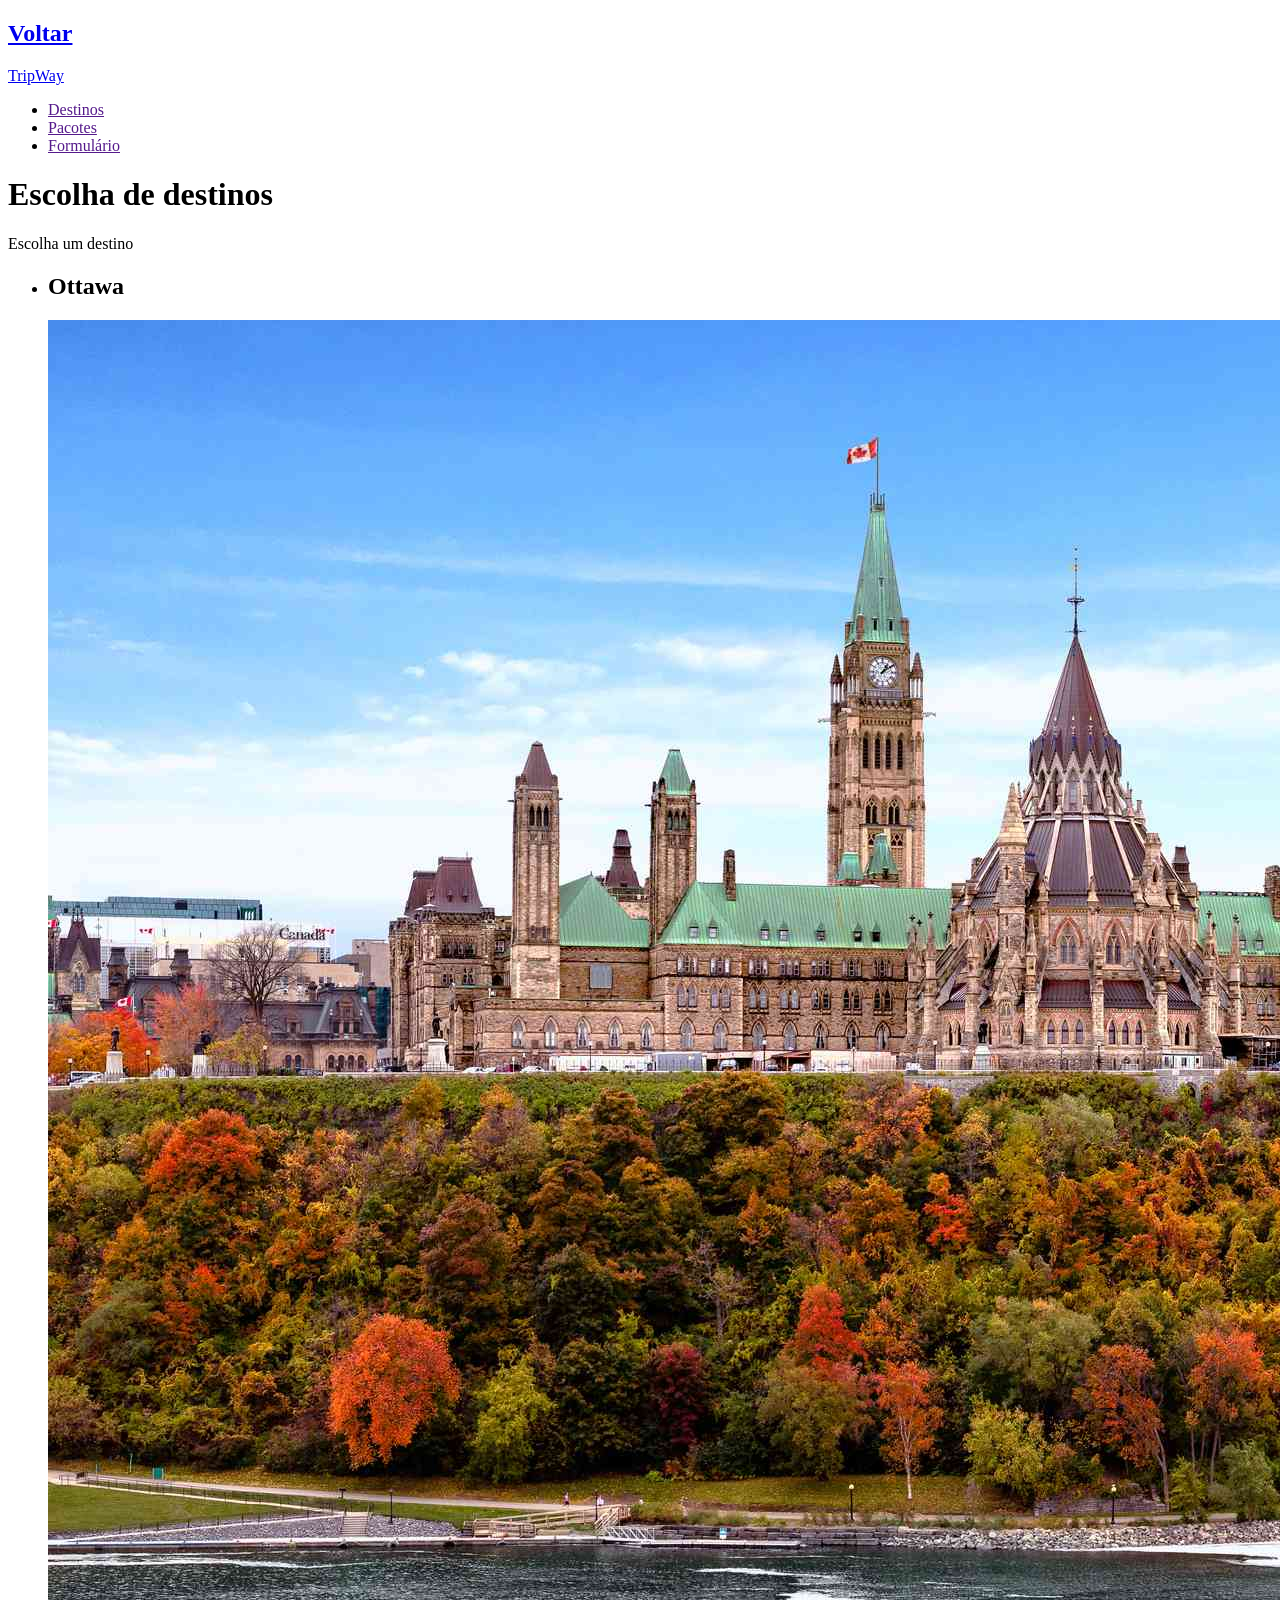
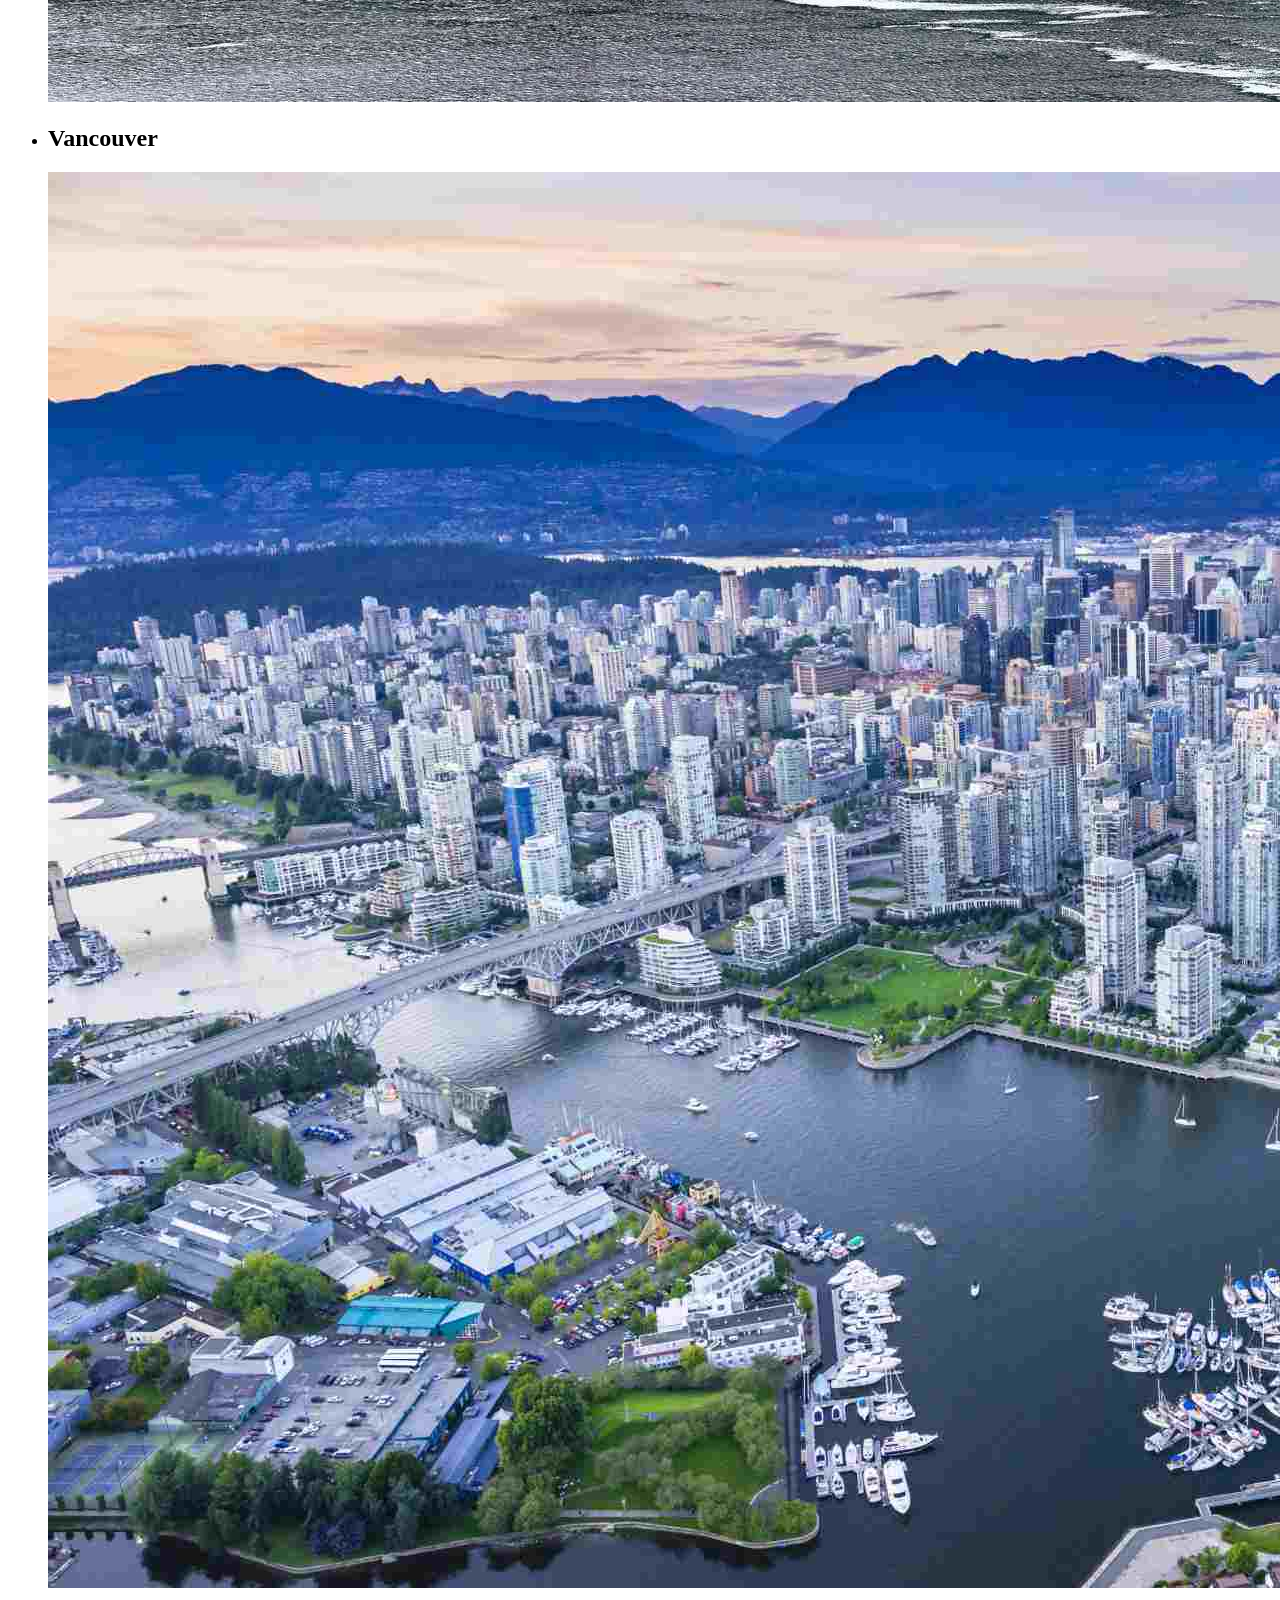
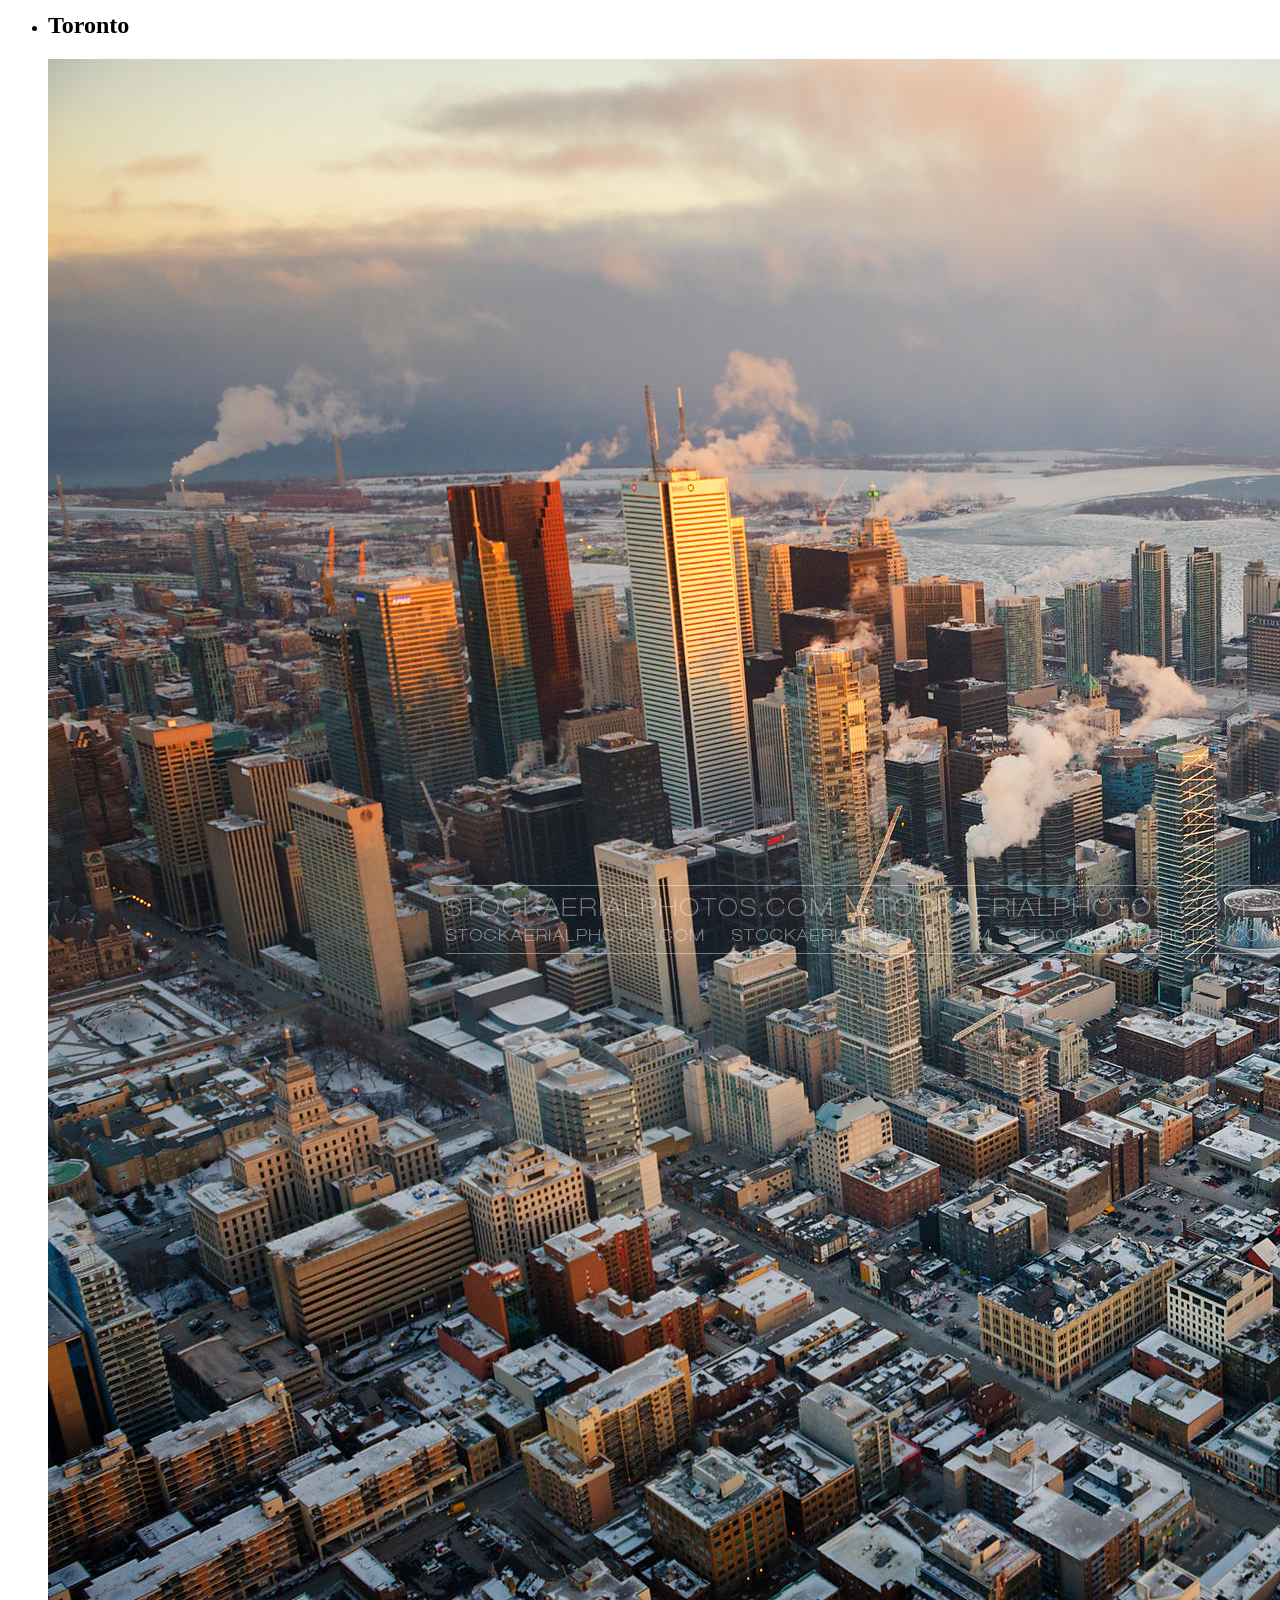
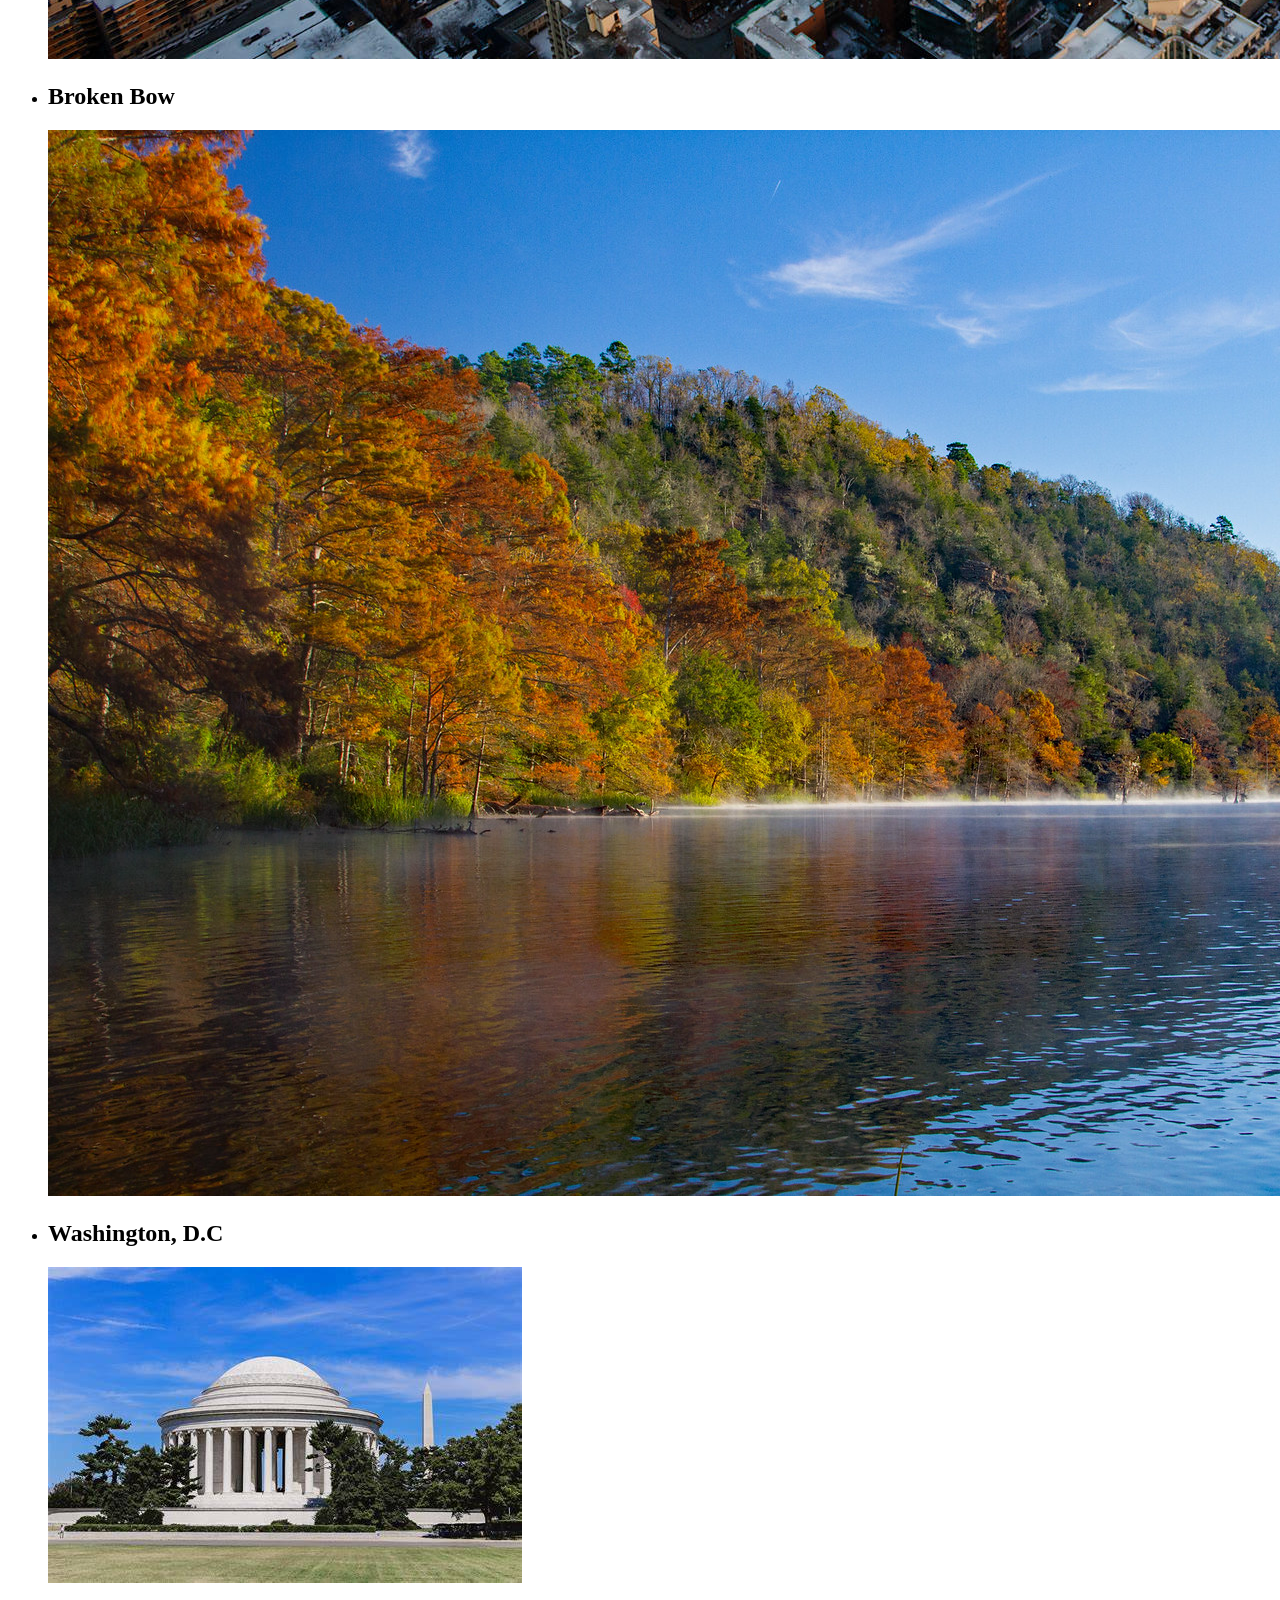
==== pages/destinos.html @ 52212459 "Adicionando imagem às opções" ====
<!DOCTYPE html>
<html lang="pt-BR">
<head>
    <meta charset="UTF-8">
    <meta name="viewport" content="width=device-width, initial-scale=1.0">
    <title>Destinos</title>
</head>
<body>

    <a href="../index.html"><h2>Voltar</h2></a>

    <nav>
        
        <a href="/index.html">TripWay</a>

        <ul>
            <li><a href="">Destinos</a></li>
            <li><a href="">Pacotes</a></li>
            <li><a href="">Formulário</a></li>
        </ul>

    </nav>

    <header><h1>Escolha de destinos</h1></header>
    <p>Escolha um destino</p>

    <main>
        
        <section> 
            
            <ul>
            <li><h1>Ottawa</h1>
            <img src="../images/Ottawa.jpg" alt=""></li>
            

            <li><h1>Vancouver</h3>
            <img src="../images/Vancouver.jpg" alt=""></li>

            <li><h1>Toronto</h1>
            <img src="../images/Toronto.jpg" alt=""></li>

            <li><h1>Broken Bow</h1>
            <img src="../images/Broken Bow.jpeg" alt=""></li>

            <li><h1>Washington, D.C</h1>
            <img src="../images/OIP.jpg" alt=""></li>
           </ul>

        </section>

    </main>


    
</body>
</html>
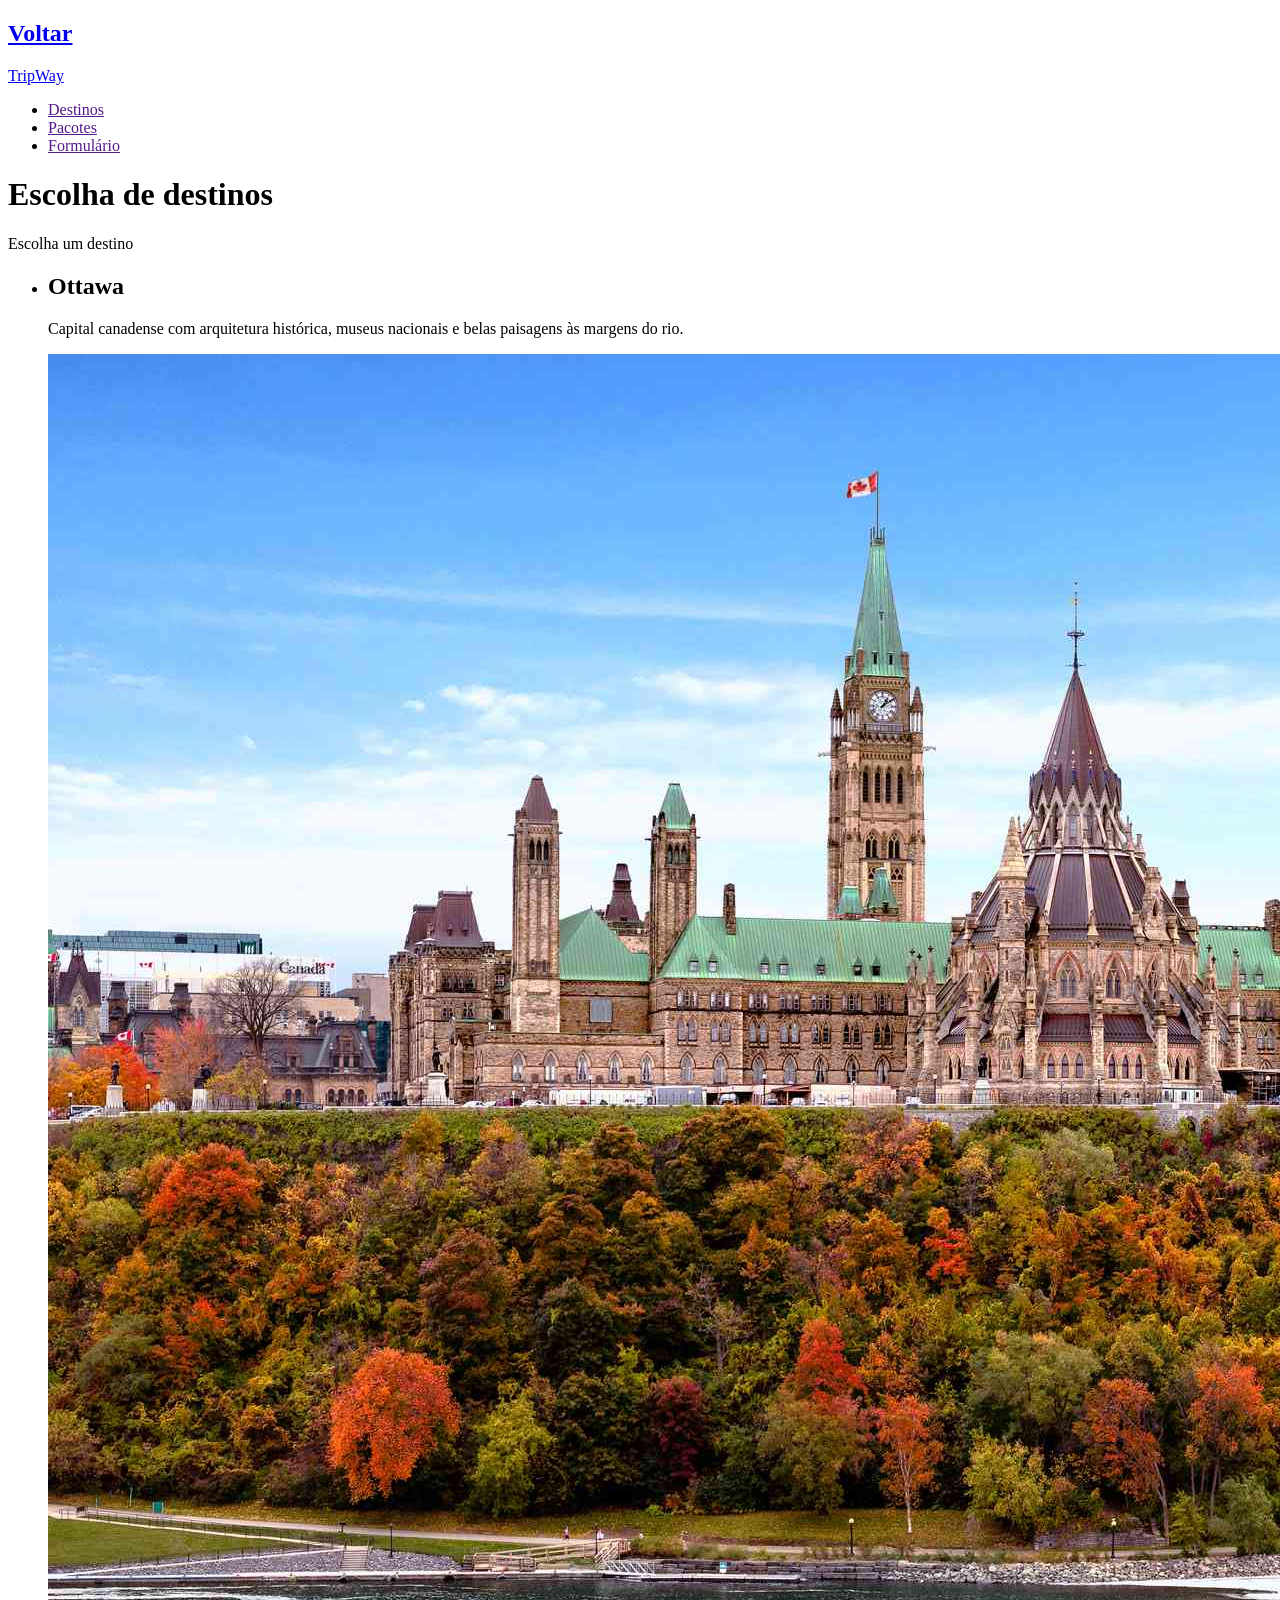
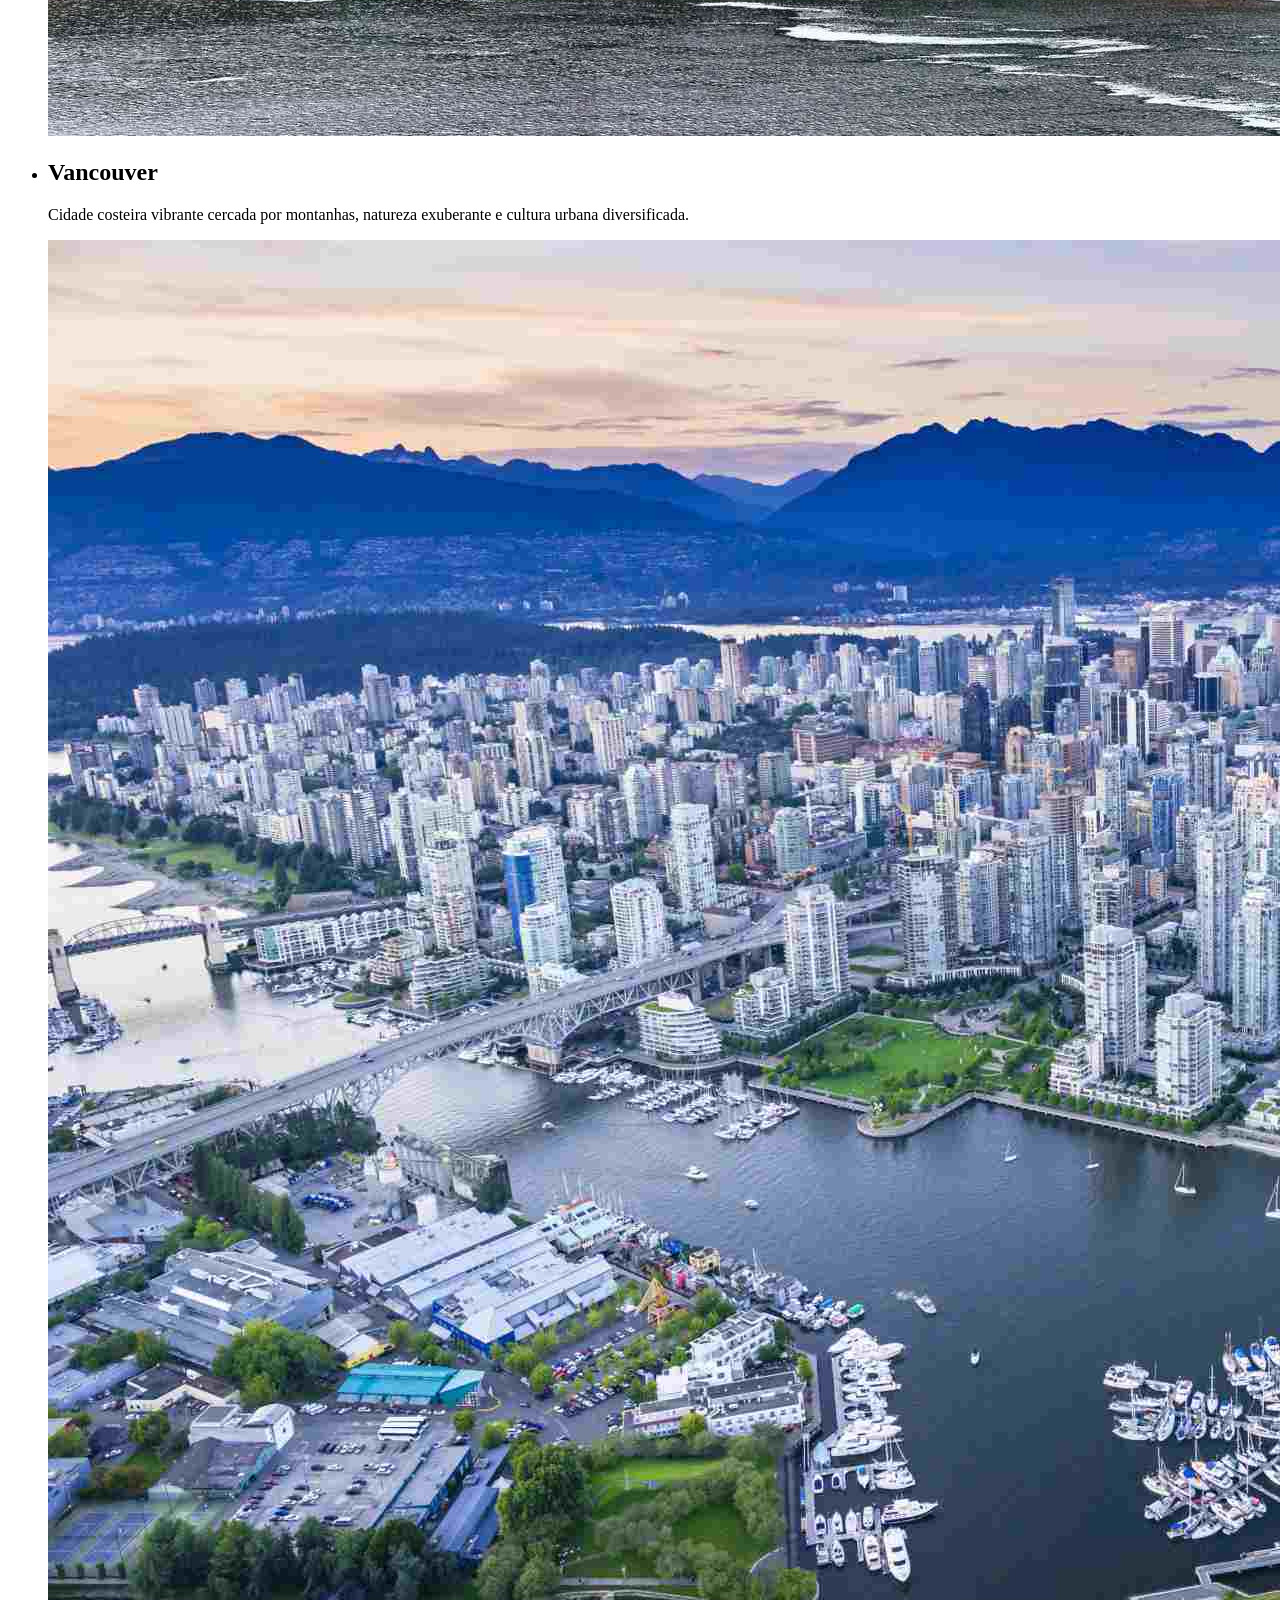
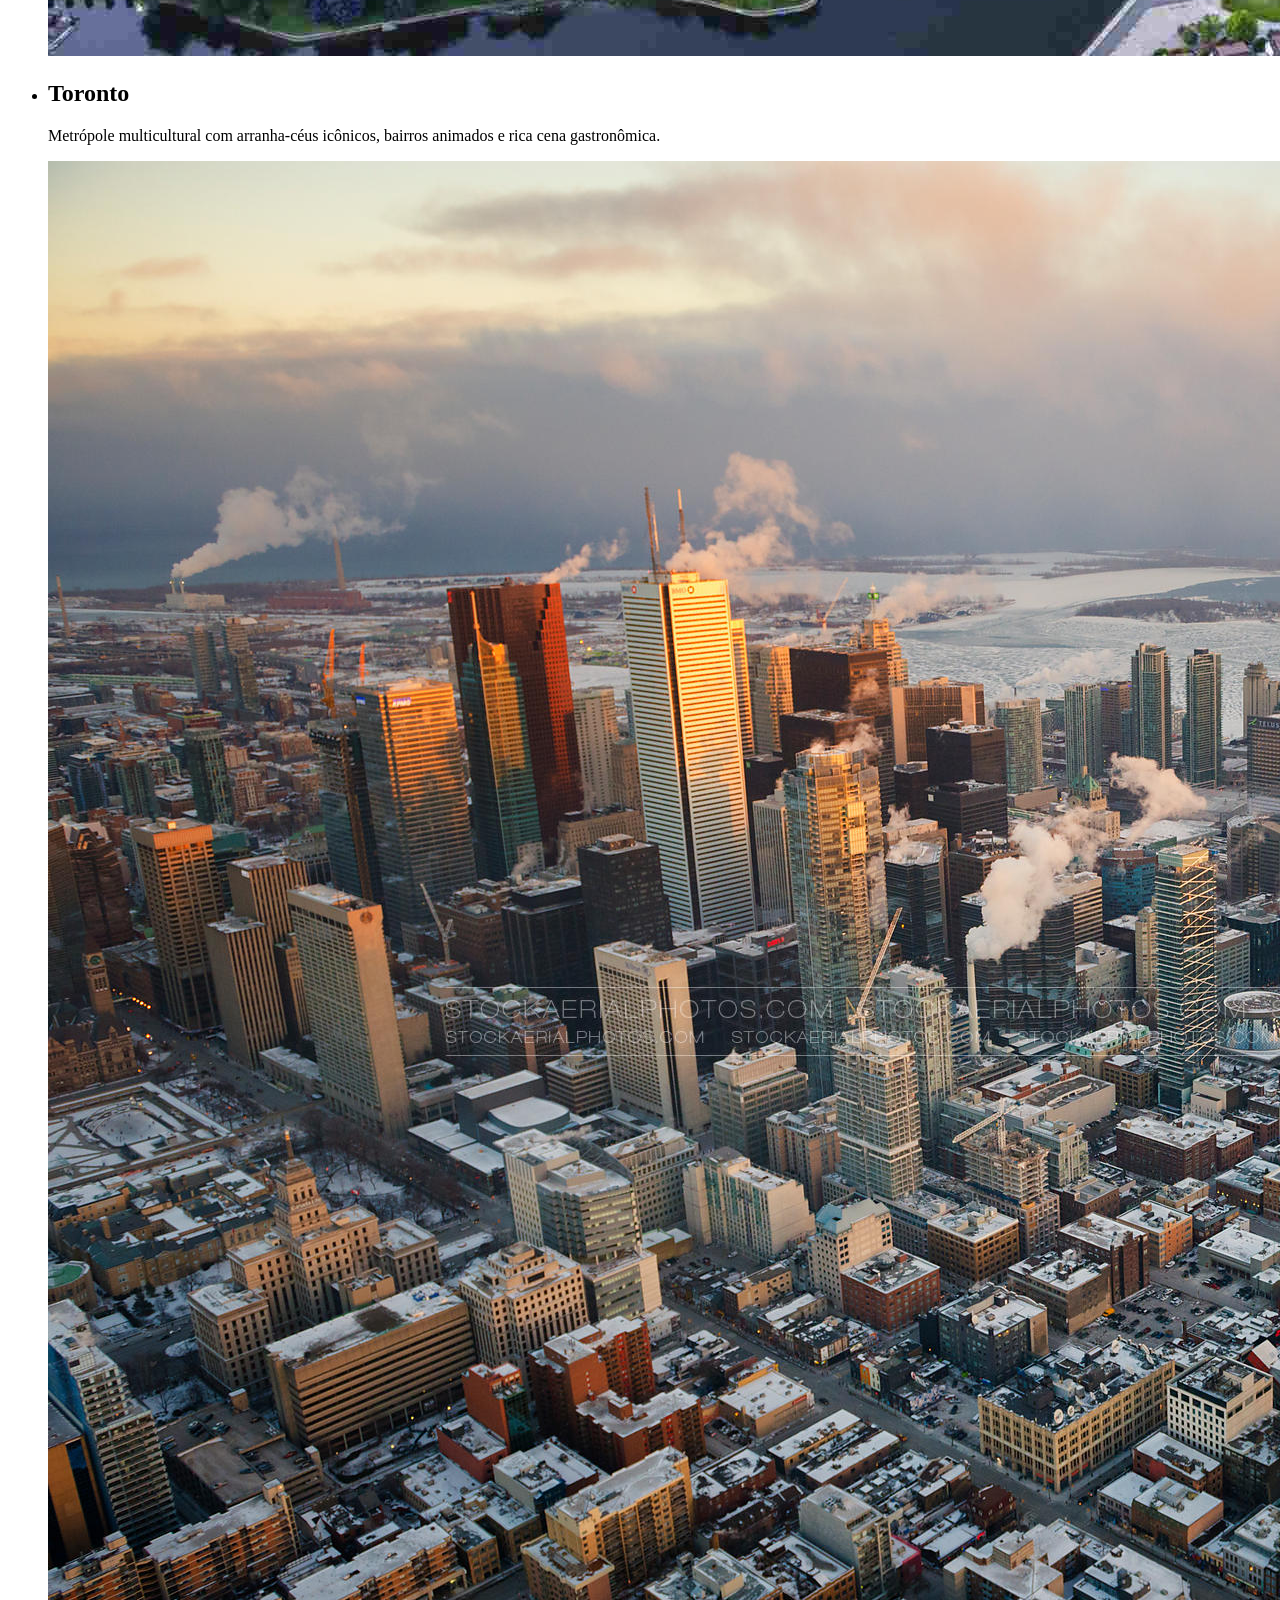
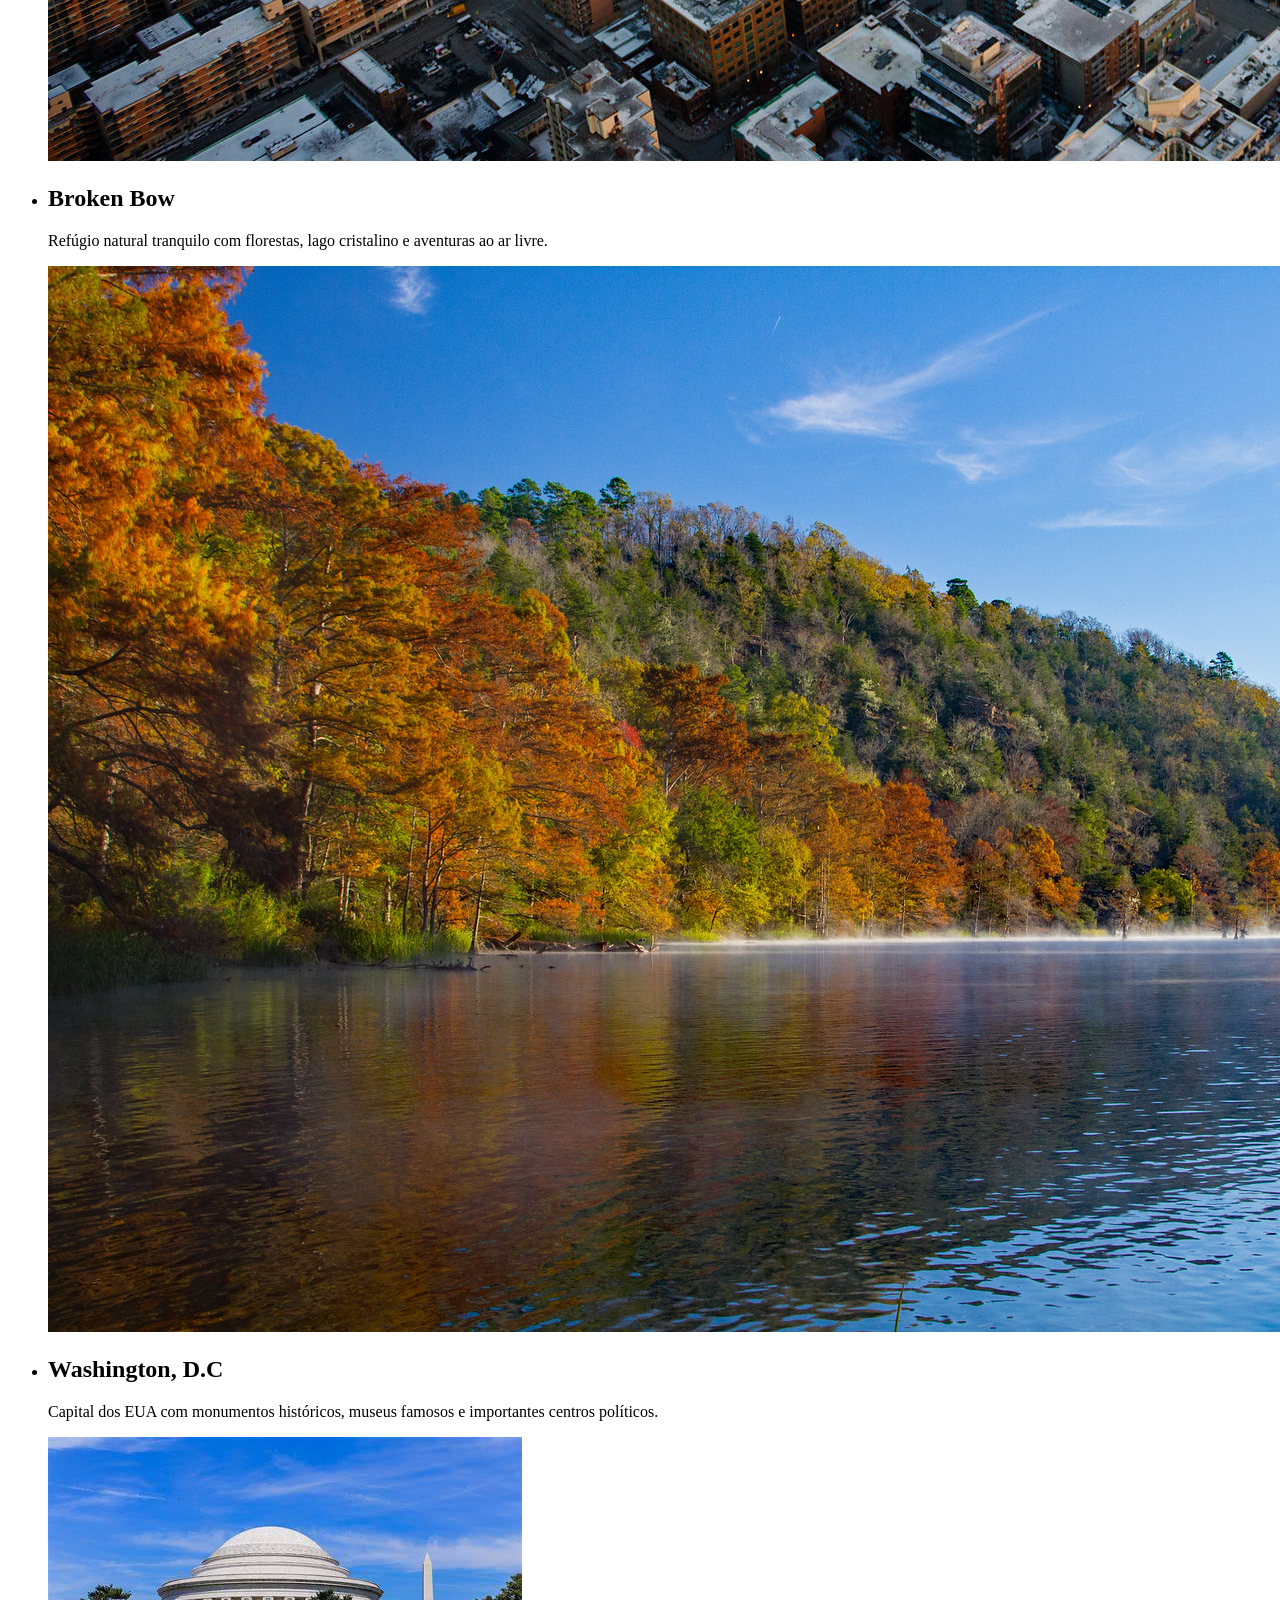
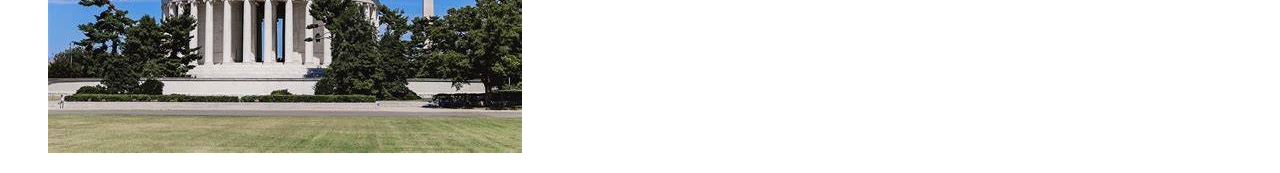
==== commit c0c0d2dd: "Adicionando descrição aos destinos" ====
--- a/pages/destinos.html
+++ b/pages/destinos.html
@@ -30,19 +30,24 @@
             
             <ul>
             <li><h1>Ottawa</h1>
+            <p>Capital canadense com arquitetura histórica, museus nacionais e belas paisagens às margens do rio.</p>
             <img src="../images/Ottawa.jpg" alt=""></li>
             
 
             <li><h1>Vancouver</h3>
+            <p>Cidade costeira vibrante cercada por montanhas, natureza exuberante e cultura urbana diversificada.</p>
             <img src="../images/Vancouver.jpg" alt=""></li>
 
             <li><h1>Toronto</h1>
+            <p>Metrópole multicultural com arranha-céus icônicos, bairros animados e rica cena gastronômica.</p>
             <img src="../images/Toronto.jpg" alt=""></li>
 
             <li><h1>Broken Bow</h1>
+            <p>Refúgio natural tranquilo com florestas, lago cristalino e aventuras ao ar livre.</p>
             <img src="../images/Broken Bow.jpeg" alt=""></li>
 
             <li><h1>Washington, D.C</h1>
+            <p>Capital dos EUA com monumentos históricos, museus famosos e importantes centros políticos.</p>
             <img src="../images/OIP.jpg" alt=""></li>
            </ul>
 
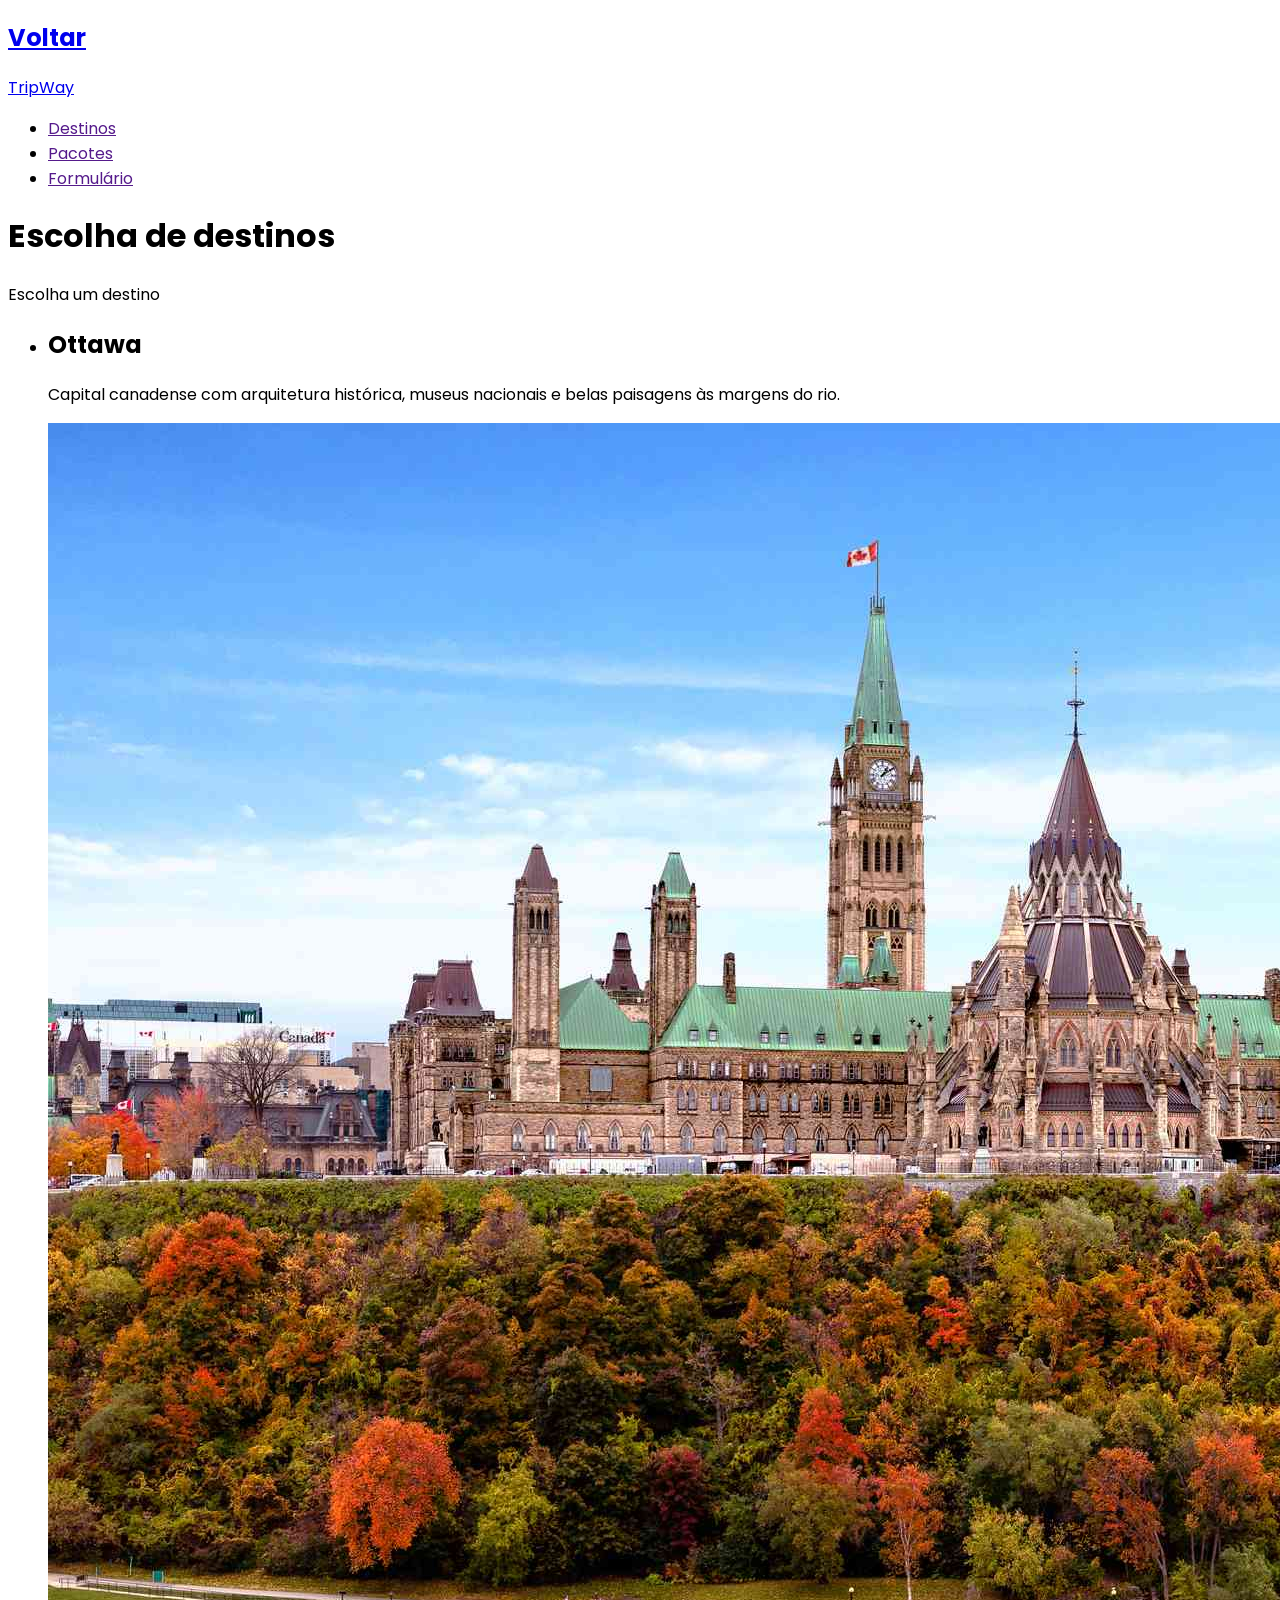
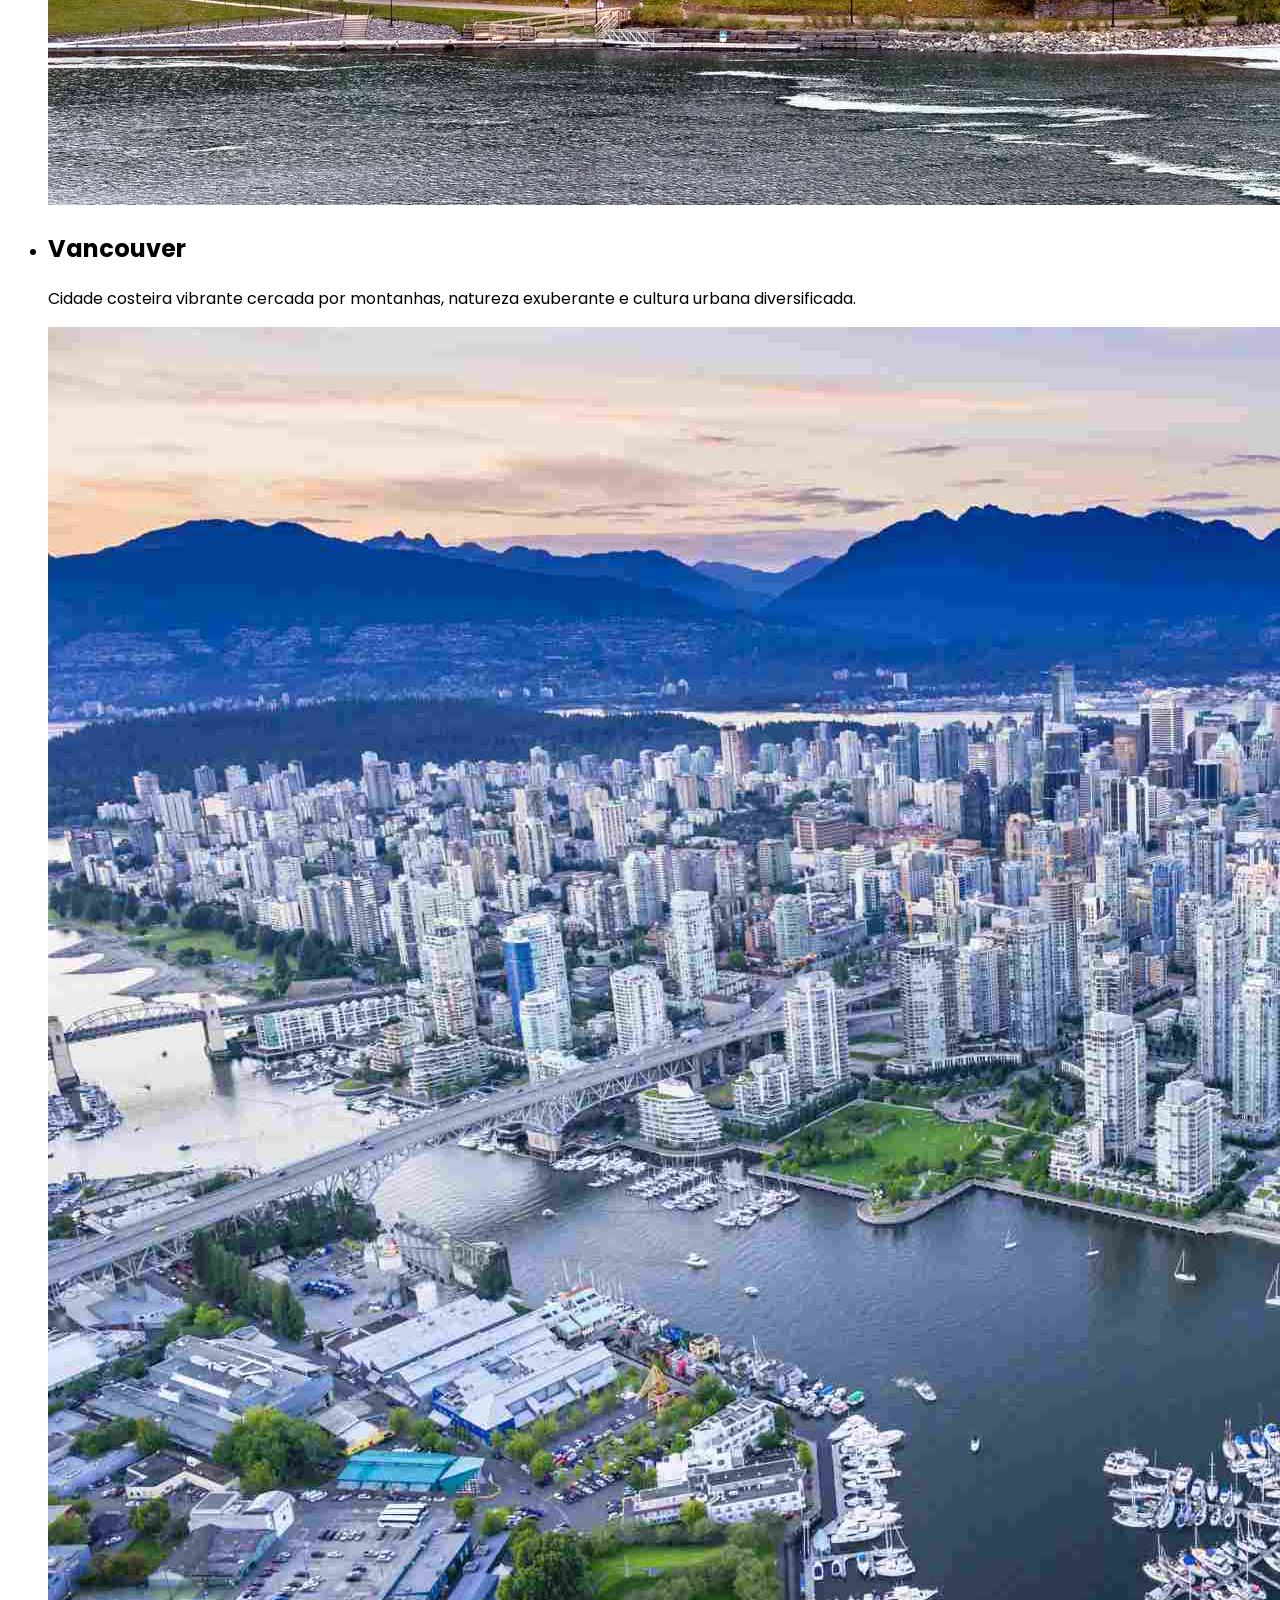
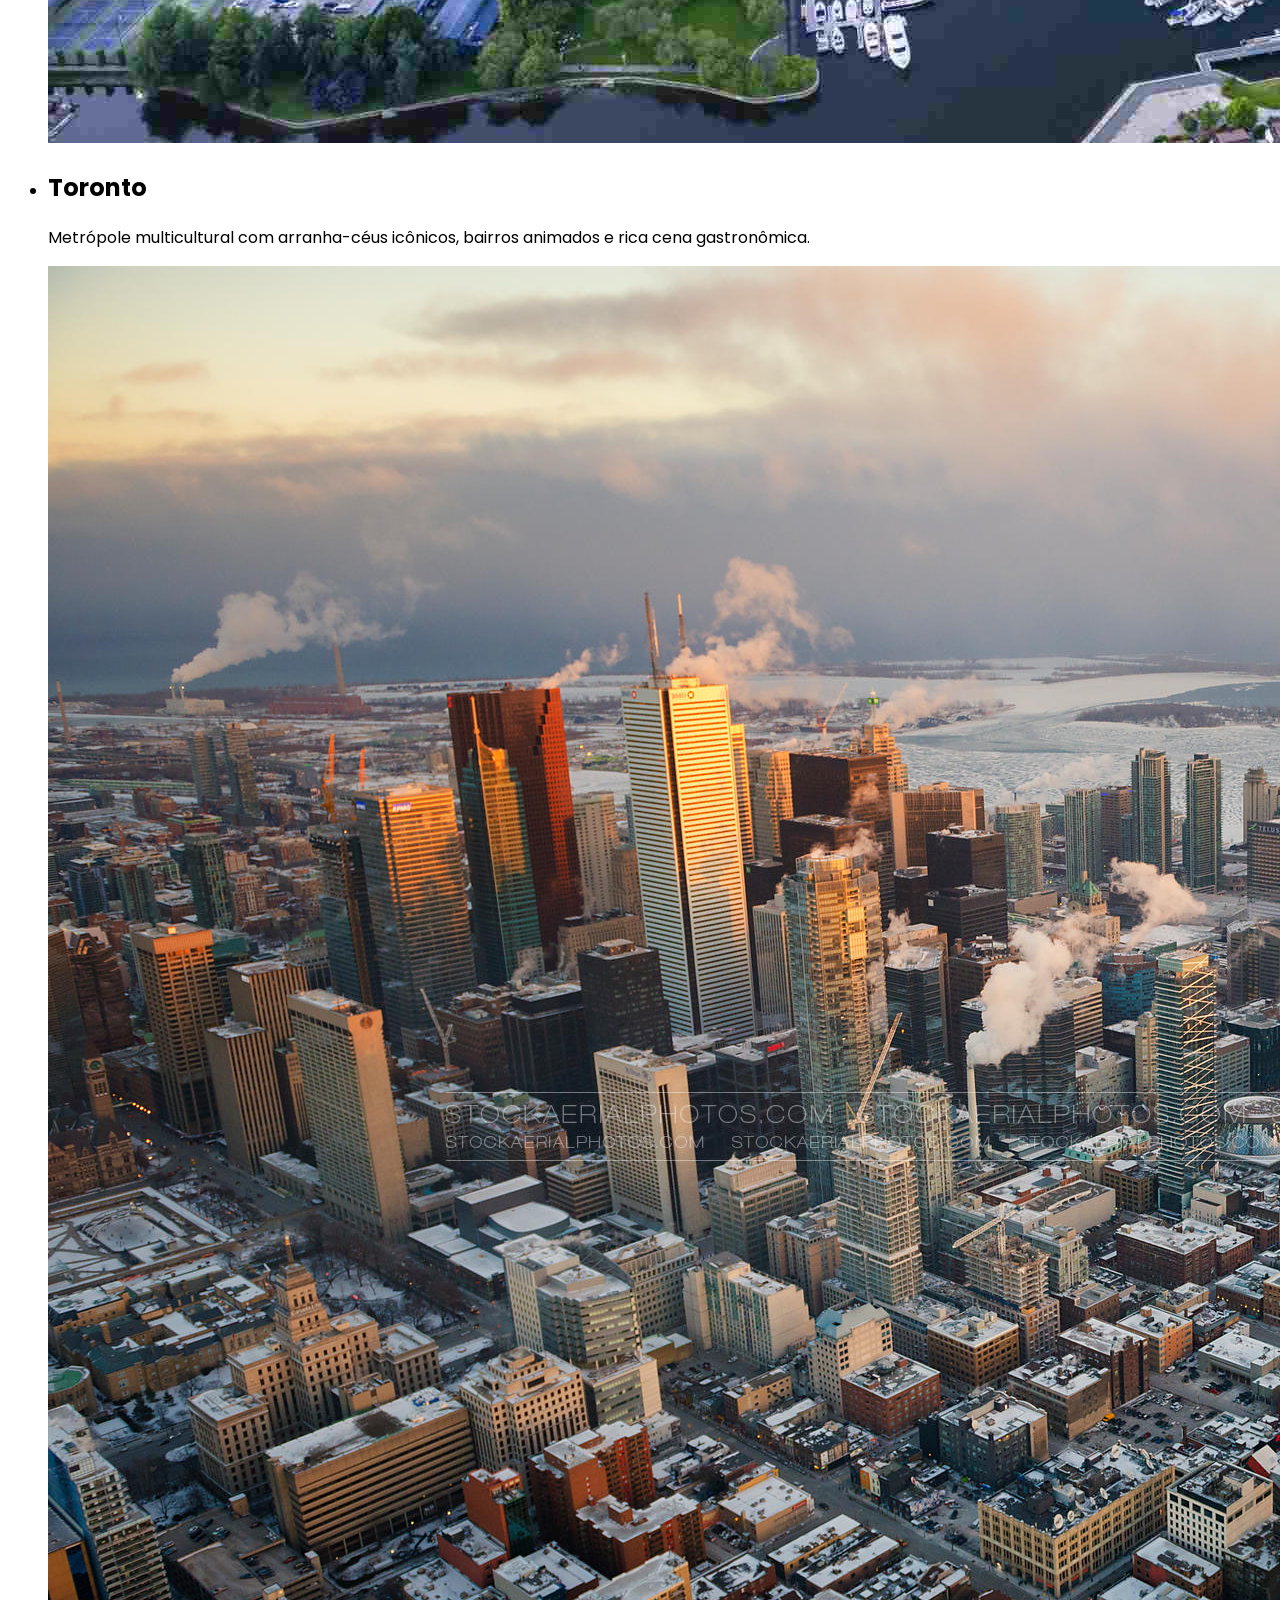
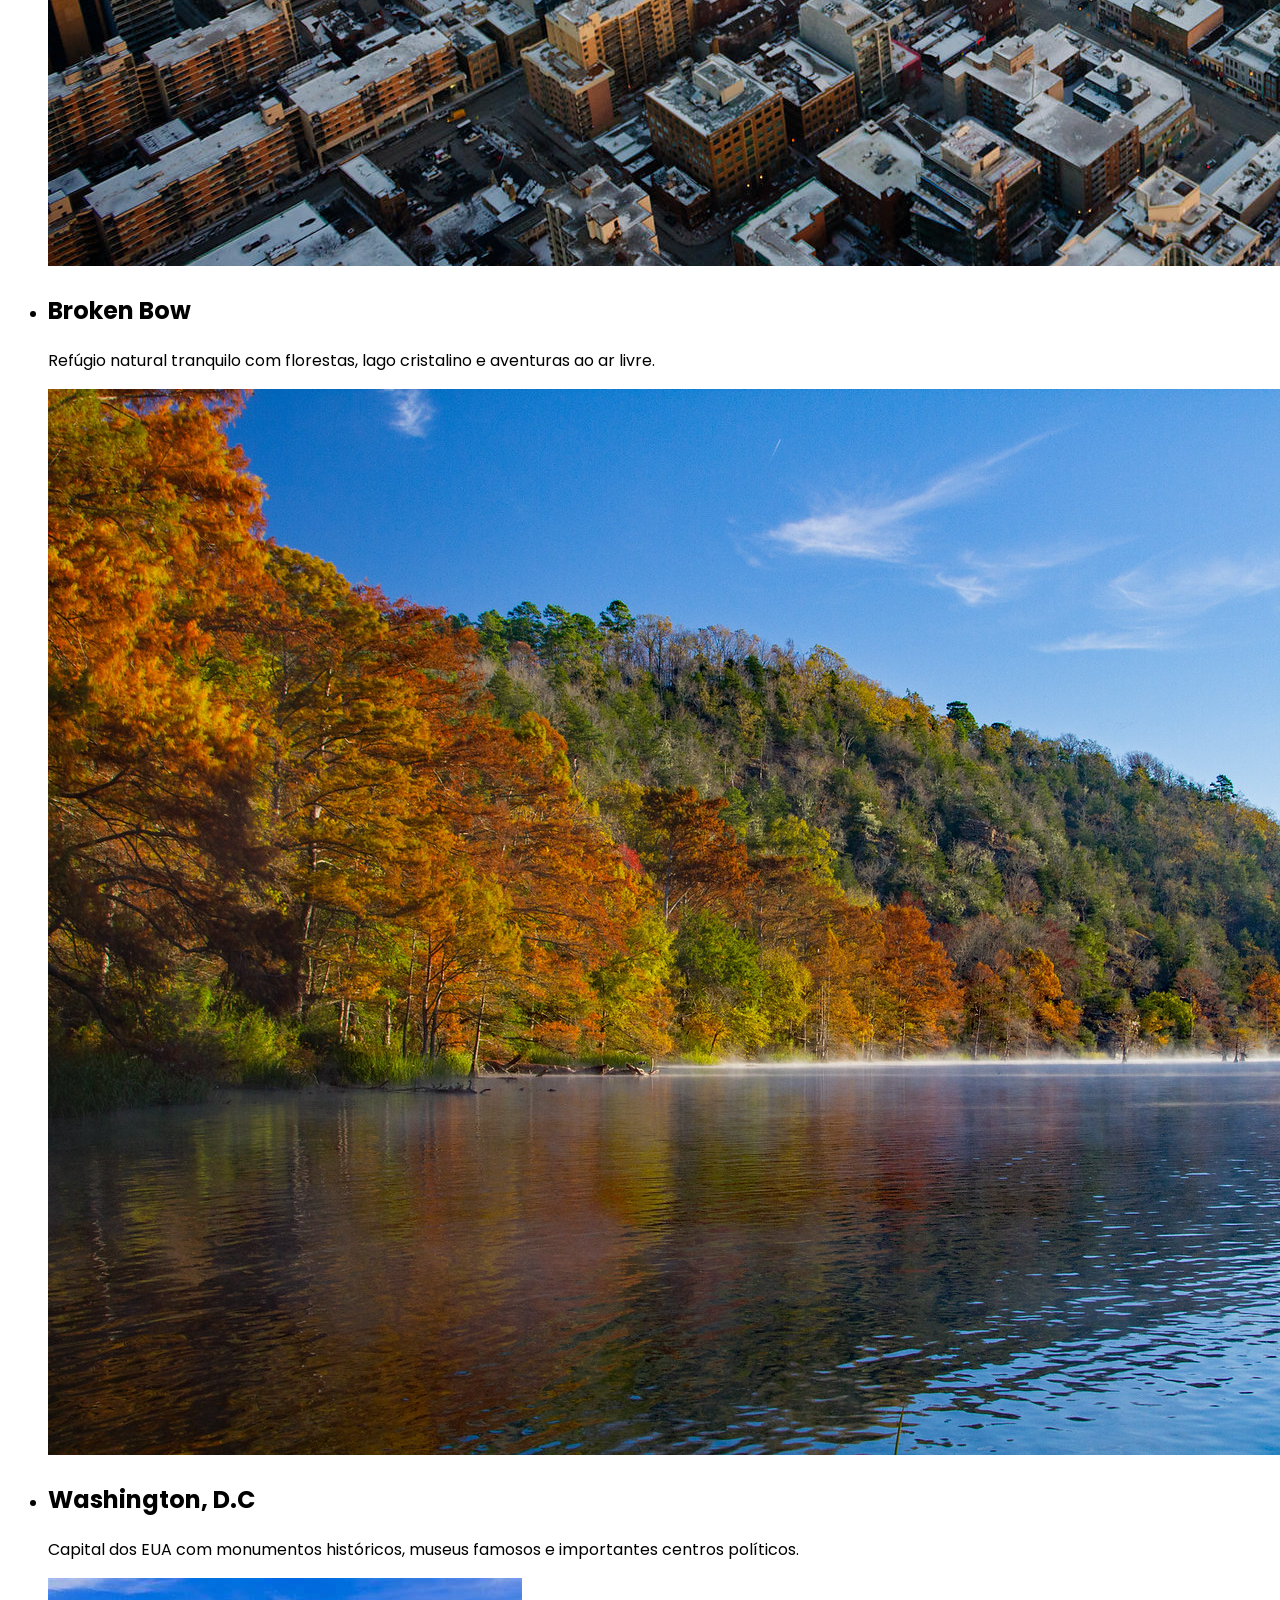
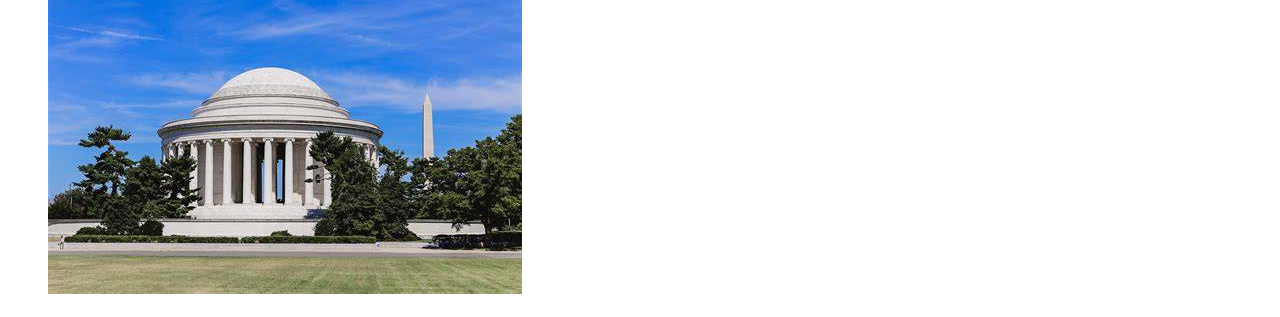
==== commit 0361bc7b: "Estilizando a pagina de destinos" ====
--- a/pages/destinos.html
+++ b/pages/destinos.html
@@ -3,9 +3,12 @@
 <head>
     <meta charset="UTF-8">
     <meta name="viewport" content="width=device-width, initial-scale=1.0">
+    <link rel="preconnect" href="https://fonts.googleapis.com">
+    <link rel="preconnect" href="https://fonts.gstatic.com" crossorigin>
+    <link href="https://fonts.googleapis.com/css2?family=Poppins:ital,wght@0,100;0,200;0,300;0,400;0,500;0,600;0,700;0,800;0,900;1,100;1,200;1,300;1,400;1,500;1,600;1,700;1,800;1,900&display=swap" rel="stylesheet">
     <title>Destinos</title>
 </head>
-<body>
+<body style="font-family: poppins;">
 
     <a href="../index.html"><h2>Voltar</h2></a>
 
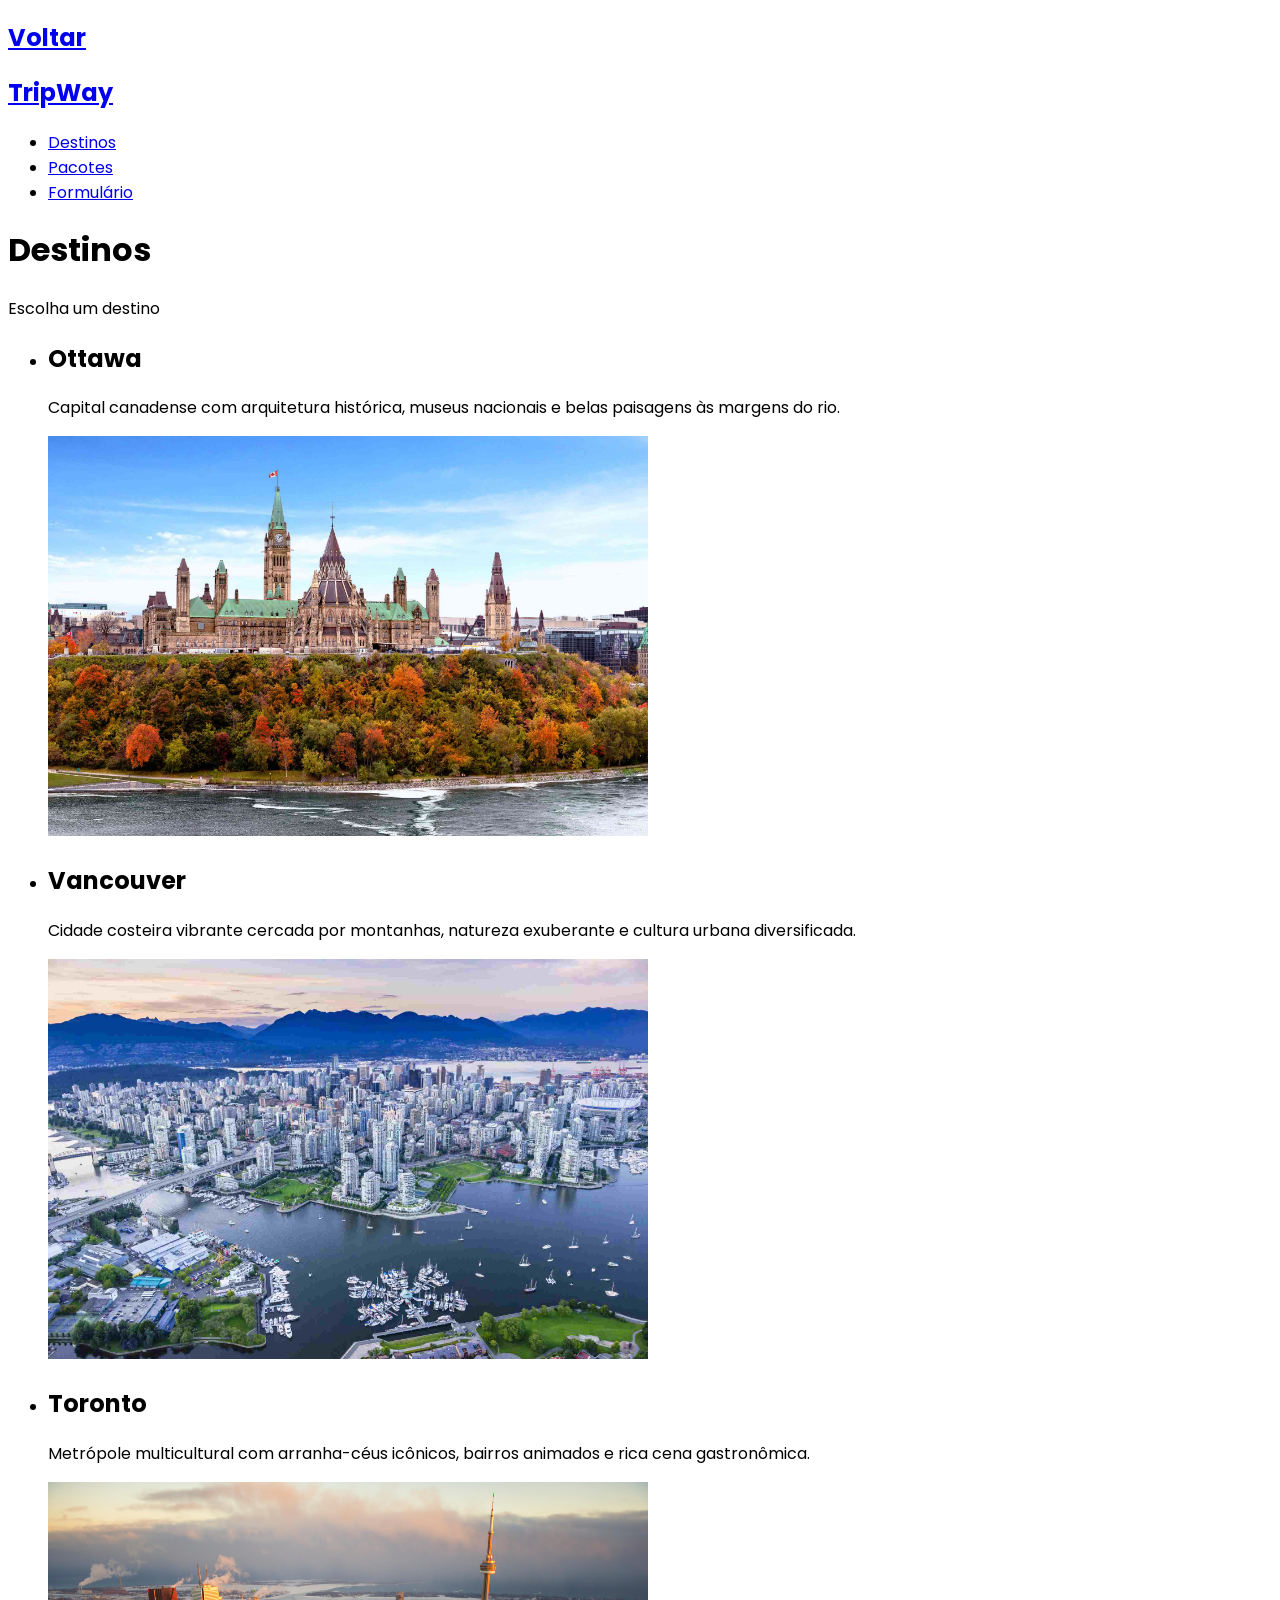
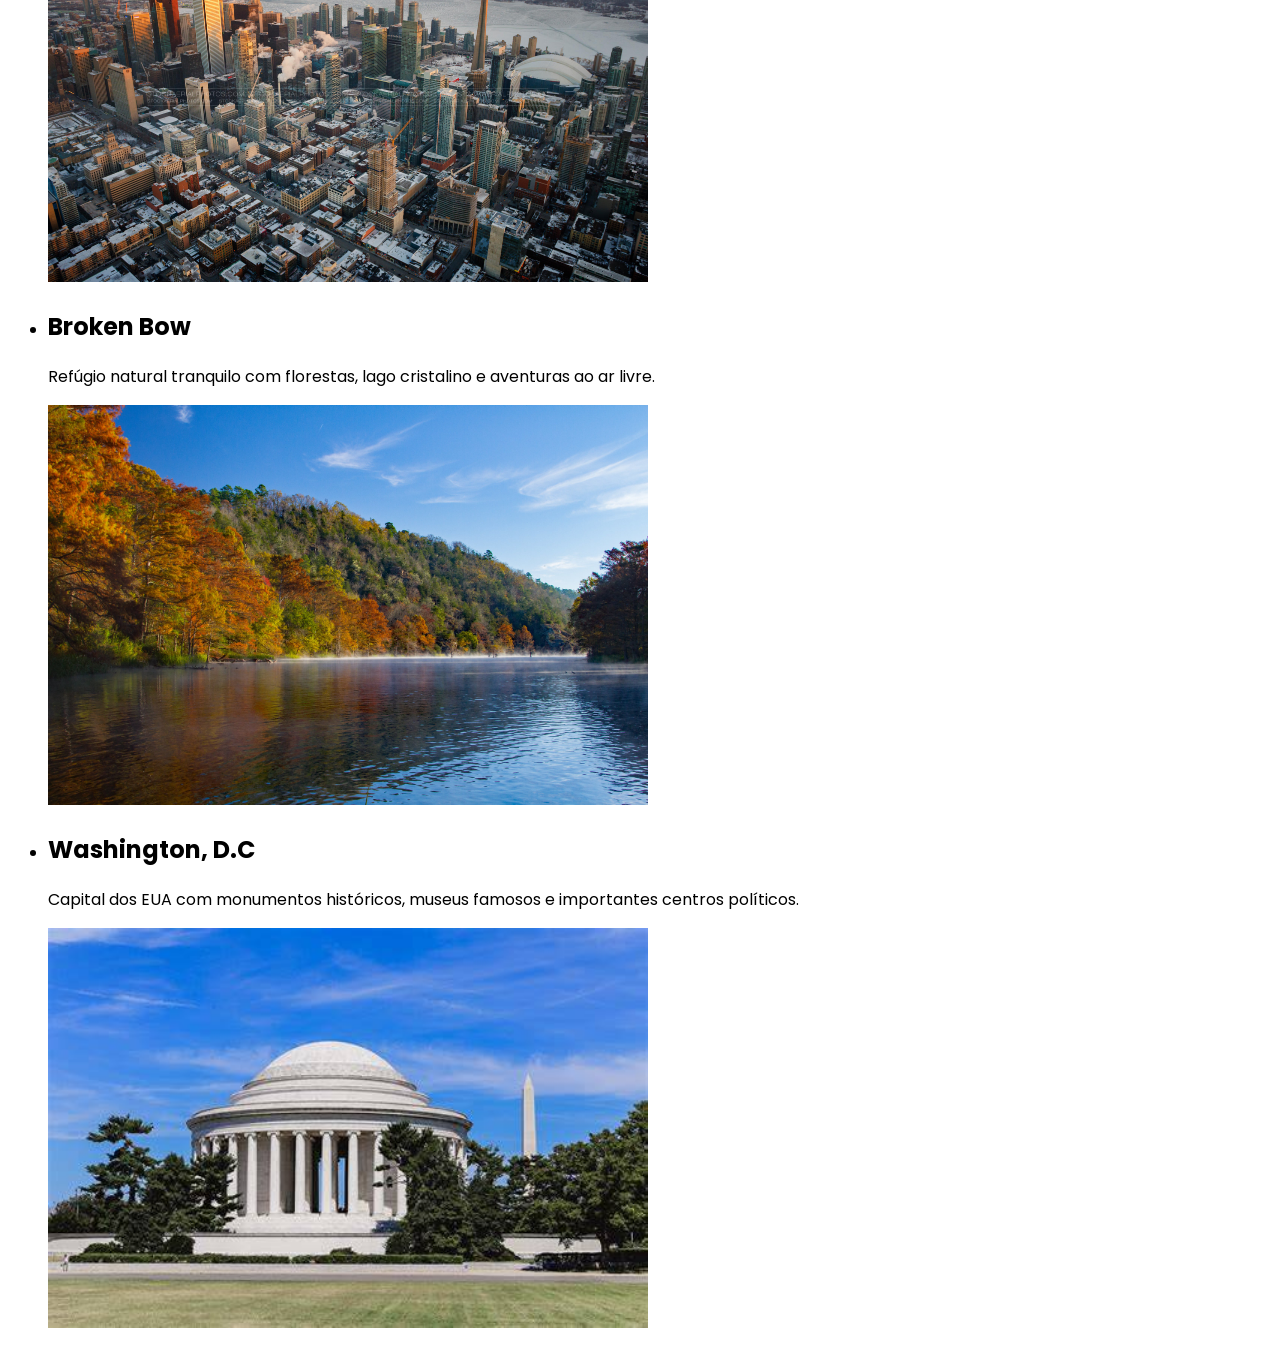
==== commit 96784baa: "Pagina finalizada/Adicionando imagem de serviços" ====
--- a/pages/destinos.html
+++ b/pages/destinos.html
@@ -14,18 +14,18 @@
 
     <nav>
         
-        <a href="/index.html">TripWay</a>
+        <a href="/index.html"><h2>TripWay</h2></a>
 
         <ul>
-            <li><a href="">Destinos</a></li>
-            <li><a href="">Pacotes</a></li>
-            <li><a href="">Formulário</a></li>
+            <li><a href="destinos.html">Destinos</a></li>
+            <li><a href="formulario.html">Pacotes</a></li>
+            <li><a href="pacotes.html">Formulário</a></li>
         </ul>
 
     </nav>
 
-    <header><h1>Escolha de destinos</h1></header>
-    <p>Escolha um destino</p>
+    <header><h1>Destinos</h1>
+    <p>Escolha um destino</p></header>
 
     <main>
         
@@ -34,31 +34,29 @@
             <ul>
             <li><h1>Ottawa</h1>
             <p>Capital canadense com arquitetura histórica, museus nacionais e belas paisagens às margens do rio.</p>
-            <img src="../images/Ottawa.jpg" alt=""></li>
+            <img src="../images/Ottawa.jpg" width="600px" height="400px"></li>
             
 
             <li><h1>Vancouver</h3>
             <p>Cidade costeira vibrante cercada por montanhas, natureza exuberante e cultura urbana diversificada.</p>
-            <img src="../images/Vancouver.jpg" alt=""></li>
+            <img src="../images/Vancouver.jpg" width="600px" height="400px"></li>
 
             <li><h1>Toronto</h1>
             <p>Metrópole multicultural com arranha-céus icônicos, bairros animados e rica cena gastronômica.</p>
-            <img src="../images/Toronto.jpg" alt=""></li>
+            <img src="../images/Toronto.jpg" width="600px" height="400px"></li>
 
             <li><h1>Broken Bow</h1>
             <p>Refúgio natural tranquilo com florestas, lago cristalino e aventuras ao ar livre.</p>
-            <img src="../images/Broken Bow.jpeg" alt=""></li>
+            <img src="../images/Broken Bow.jpeg" width="600px" height="400px"></li>
 
             <li><h1>Washington, D.C</h1>
             <p>Capital dos EUA com monumentos históricos, museus famosos e importantes centros políticos.</p>
-            <img src="../images/OIP.jpg" alt=""></li>
+            <img src="../images/OIP.jpg" width="600px" height="400px"></li>
            </ul>
 
         </section>
 
     </main>
-
-
     
 </body>
 </html>
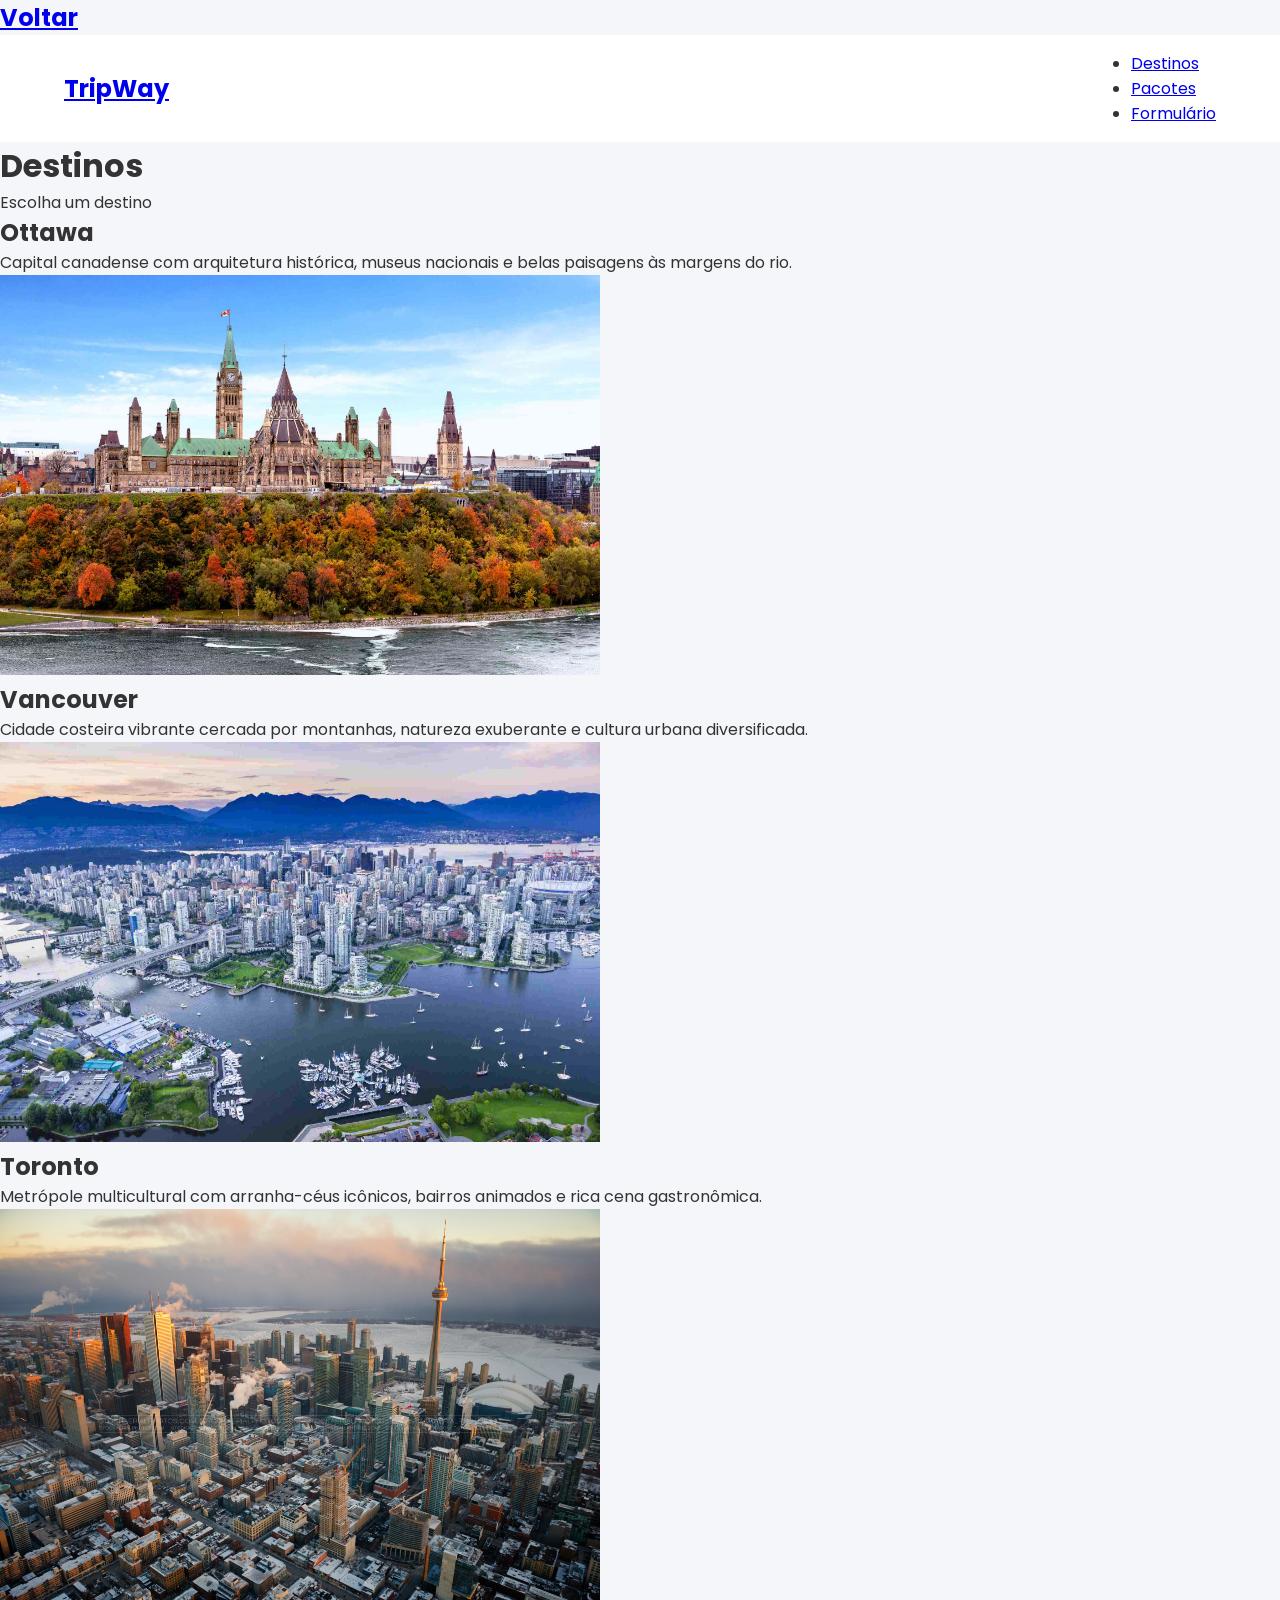
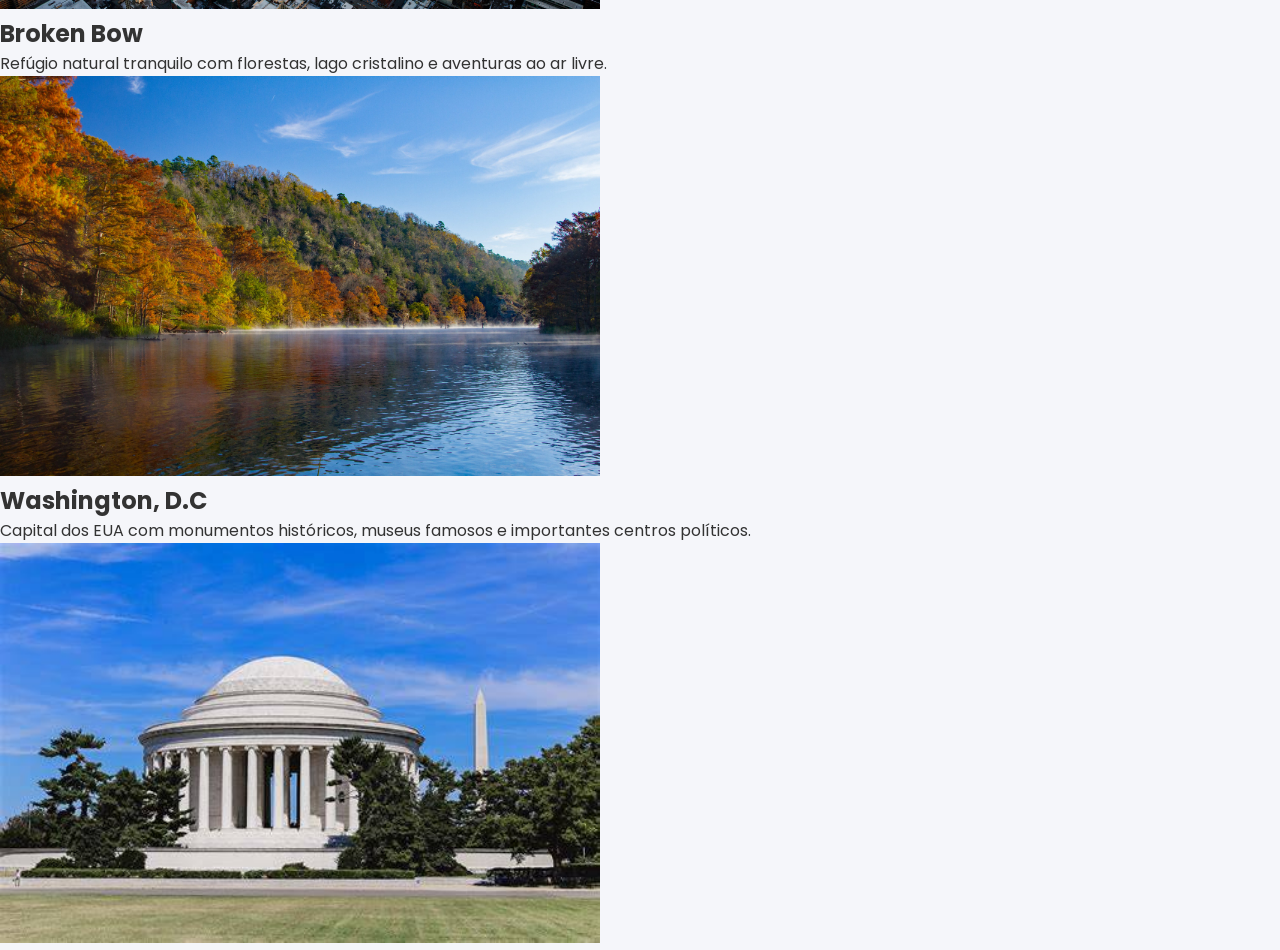
==== commit 1aef298e: "feat: adicionando estrutura global do CSS" ====
--- a/pages/destinos.html
+++ b/pages/destinos.html
@@ -6,6 +6,7 @@
     <link rel="preconnect" href="https://fonts.googleapis.com">
     <link rel="preconnect" href="https://fonts.gstatic.com" crossorigin>
     <link href="https://fonts.googleapis.com/css2?family=Poppins:ital,wght@0,100;0,200;0,300;0,400;0,500;0,600;0,700;0,800;0,900;1,100;1,200;1,300;1,400;1,500;1,600;1,700;1,800;1,900&display=swap" rel="stylesheet">
+    <link rel="stylesheet" href="../css/style.css">
     <title>Destinos</title>
 </head>
 <body style="font-family: poppins;">
@@ -18,8 +19,8 @@
 
         <ul>
             <li><a href="destinos.html">Destinos</a></li>
-            <li><a href="formulario.html">Pacotes</a></li>
-            <li><a href="pacotes.html">Formulário</a></li>
+            <li><a href="pacotes.html">Pacotes</a></li>
+            <li><a href="formulario.html">Formulário</a></li>
         </ul>
 
     </nav>
--- a/css/style.css
+++ b/css/style.css
@@ -0,0 +1,57 @@
+* {
+    margin: 0;
+    padding: 0;
+    box-sizing: border-box;
+}
+
+:root {
+    --primary-color: #00b894;
+    --secondary-color: #2d3436;
+    --background-color: #f5f6fa;
+    --card-color: #ffffff;
+    --text-color: #333;
+}
+
+body {
+    font-family: 'Poppins', sans-serif;
+    background-color: var(--background-color);
+    color: var(--text-color);
+}
+
+nav {
+    display: flex;
+    justify-content: space-between;
+    align-items: center;
+
+    padding: 1rem 5%;
+    background-color: white;
+}
+
+.nav-links {
+    display: flex;
+    gap: 1.5rem;
+    list-style: none;
+}
+
+.nav-link {
+    text-decoration: none;
+    color: var(--secondary-color);
+}
+
+.nav-link:hover {
+    color: var(--primary-color);
+}
+
+.btn {
+    padding: 0.8rem 1rem;
+    background-color: var(--primary-color);
+    color: white;
+    text-decoration: none;
+    border-radius: 8px;
+}
+
+.card {
+    background-color: var(--card-color);
+    padding: 1.5rem;
+    border-radius: 10px;
+}
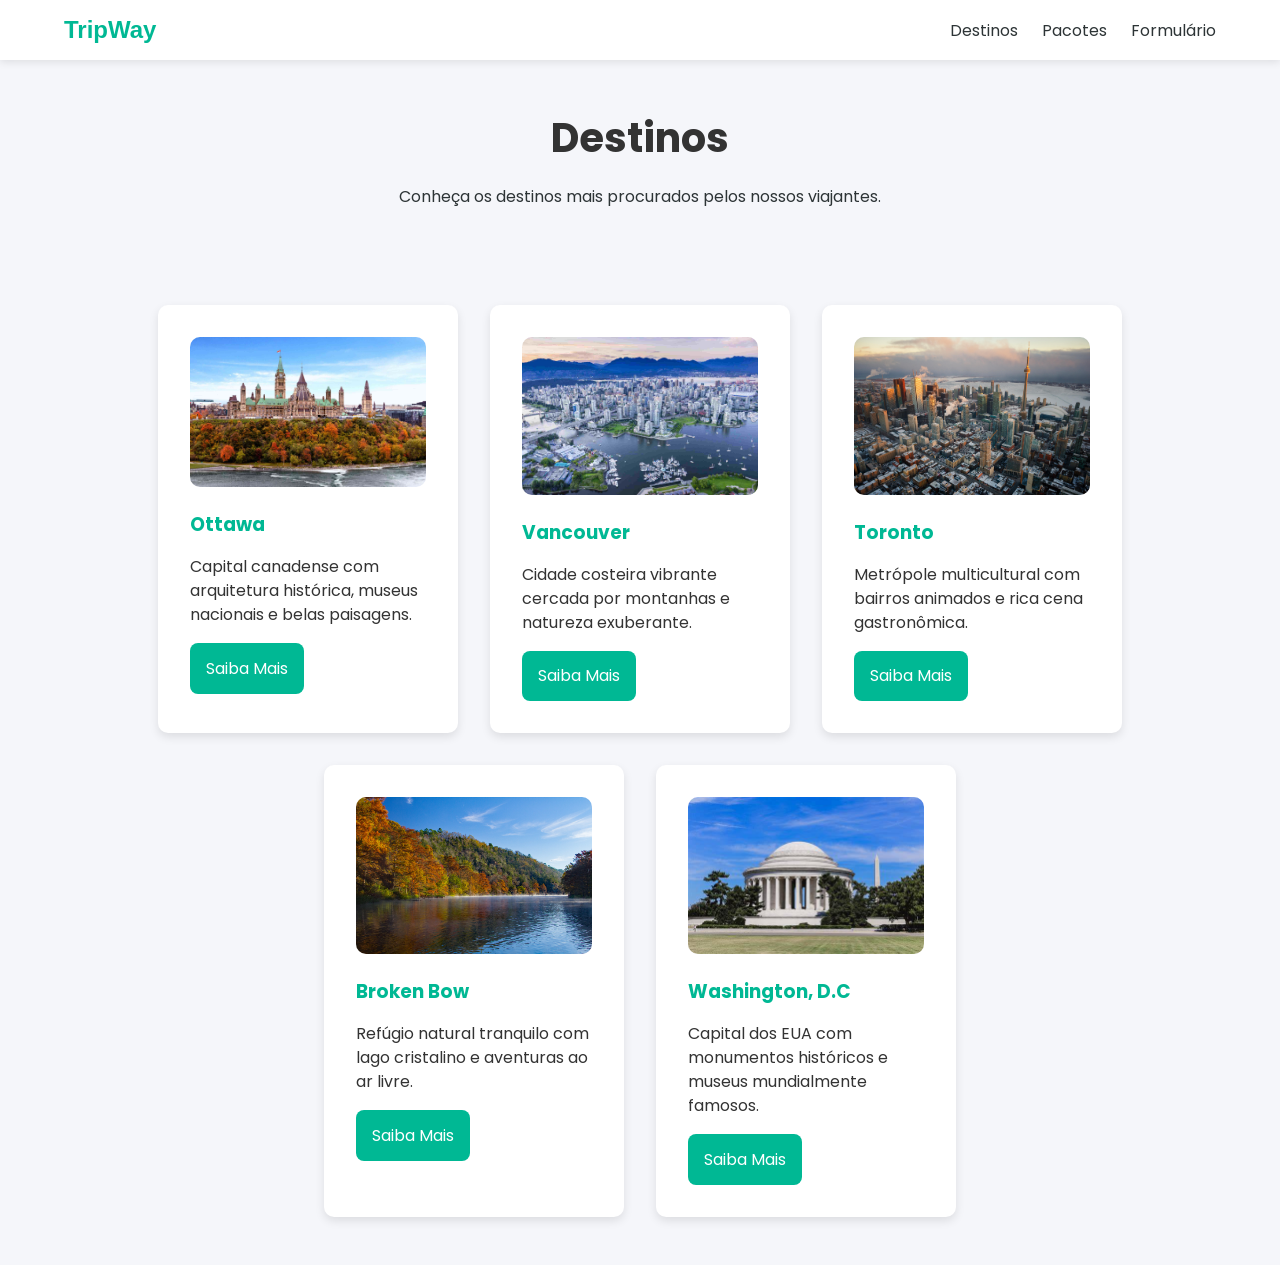
==== commit 314f9255: "feat: adiciona página de destinos" ====
--- a/pages/destinos.html
+++ b/pages/destinos.html
@@ -3,61 +3,130 @@
 <head>
     <meta charset="UTF-8">
     <meta name="viewport" content="width=device-width, initial-scale=1.0">
+
+    <link rel="stylesheet" href="../css/style.css">
+
     <link rel="preconnect" href="https://fonts.googleapis.com">
     <link rel="preconnect" href="https://fonts.gstatic.com" crossorigin>
-    <link href="https://fonts.googleapis.com/css2?family=Poppins:ital,wght@0,100;0,200;0,300;0,400;0,500;0,600;0,700;0,800;0,900;1,100;1,200;1,300;1,400;1,500;1,600;1,700;1,800;1,900&display=swap" rel="stylesheet">
-    <link rel="stylesheet" href="../css/style.css">
-    <title>Destinos</title>
+
+    <link href="https://fonts.googleapis.com/css2?family=Poppins:wght@100;200;300;400;500;600;700;800;900&display=swap" rel="stylesheet">
+
+    <title>TripWay | Destinos</title>
 </head>
-<body style="font-family: poppins;">
 
-    <a href="../index.html"><h2>Voltar</h2></a>
+<body>
 
     <nav>
-        
-        <a href="/index.html"><h2>TripWay</h2></a>
 
-        <ul>
-            <li><a href="destinos.html">Destinos</a></li>
-            <li><a href="pacotes.html">Pacotes</a></li>
-            <li><a href="formulario.html">Formulário</a></li>
+        <a class="logo" href="../index.html">
+            TripWay
+        </a>
+
+        <ul class="nav-links">
+            <li><a class="nav-link" href="destinos.html">Destinos</a></li>
+            <li><a class="nav-link" href="pacotes.html">Pacotes</a></li>
+            <li><a class="nav-link" href="formulario.html">Formulário</a></li>
         </ul>
 
     </nav>
 
-    <header><h1>Destinos</h1>
-    <p>Escolha um destino</p></header>
+    <header class="page-header">
+
+        <h1>Destinos</h1>
+
+        <p>
+            Conheça os destinos mais procurados pelos nossos viajantes.
+        </p>
+
+    </header>
 
     <main>
-        
-        <section> 
-            
-            <ul>
-            <li><h1>Ottawa</h1>
-            <p>Capital canadense com arquitetura histórica, museus nacionais e belas paisagens às margens do rio.</p>
-            <img src="../images/Ottawa.jpg" width="600px" height="400px"></li>
-            
 
-            <li><h1>Vancouver</h3>
-            <p>Cidade costeira vibrante cercada por montanhas, natureza exuberante e cultura urbana diversificada.</p>
-            <img src="../images/Vancouver.jpg" width="600px" height="400px"></li>
+        <section class="cards-section">
 
-            <li><h1>Toronto</h1>
-            <p>Metrópole multicultural com arranha-céus icônicos, bairros animados e rica cena gastronômica.</p>
-            <img src="../images/Toronto.jpg" width="600px" height="400px"></li>
+            <div class="card">
 
-            <li><h1>Broken Bow</h1>
-            <p>Refúgio natural tranquilo com florestas, lago cristalino e aventuras ao ar livre.</p>
-            <img src="../images/Broken Bow.jpeg" width="600px" height="400px"></li>
+                <img src="../images/Ottawa.jpg" alt="Ottawa">
 
-            <li><h1>Washington, D.C</h1>
-            <p>Capital dos EUA com monumentos históricos, museus famosos e importantes centros políticos.</p>
-            <img src="../images/OIP.jpg" width="600px" height="400px"></li>
-           </ul>
+                <h3>Ottawa</h3>
+
+                <p>
+                    Capital canadense com arquitetura histórica, museus nacionais e belas paisagens.
+                </p>
+
+                <a class="btn" href="#">
+                    Saiba Mais
+                </a>
+
+            </div>
+
+            <div class="card">
+
+                <img src="../images/Vancouver.jpg" alt="Vancouver">
+
+                <h3>Vancouver</h3>
+
+                <p>
+                    Cidade costeira vibrante cercada por montanhas e natureza exuberante.
+                </p>
+
+                <a class="btn" href="#">
+                    Saiba Mais
+                </a>
+
+            </div>
+
+            <div class="card">
+
+                <img src="../images/Toronto.jpg" alt="Toronto">
+
+                <h3>Toronto</h3>
+
+                <p>
+                    Metrópole multicultural com bairros animados e rica cena gastronômica.
+                </p>
+
+                <a class="btn" href="#">
+                    Saiba Mais
+                </a>
+
+            </div>
+
+            <div class="card">
+
+                <img src="../images/Broken Bow.jpeg" alt="Broken Bow">
+
+                <h3>Broken Bow</h3>
+
+                <p>
+                    Refúgio natural tranquilo com lago cristalino e aventuras ao ar livre.
+                </p>
+
+                <a class="btn" href="#">
+                    Saiba Mais
+                </a>
+
+            </div>
+
+            <div class="card">
+
+                <img src="../images/OIP.jpg" alt="Washington">
+
+                <h3>Washington, D.C</h3>
+
+                <p>
+                    Capital dos EUA com monumentos históricos e museus mundialmente famosos.
+                </p>
+
+                <a class="btn" href="#">
+                    Saiba Mais
+                </a>
+
+            </div>
 
         </section>
 
     </main>
-    
+
 </body>
 </html>
--- a/css/style.css
+++ b/css/style.css
@@ -18,40 +18,204 @@
     color: var(--text-color);
 }
 
+/* NAVBAR */
+
 nav {
     display: flex;
     justify-content: space-between;
     align-items: center;
 
     padding: 1rem 5%;
+
     background-color: white;
+
+    box-shadow: 0 2px 8px rgba(0, 0, 0, 0.1);
+}
+
+.logo {
+    text-decoration: none;
+
+    font-size: 1.5rem;
+    font-weight: 600;
+
+    color: var(--primary-color);
 }
 
 .nav-links {
     display: flex;
     gap: 1.5rem;
+
     list-style: none;
 }
 
 .nav-link {
     text-decoration: none;
     color: var(--secondary-color);
+
+    transition: 0.3s;
 }
 
 .nav-link:hover {
     color: var(--primary-color);
 }
 
+/* BOTÕES */
+
 .btn {
+    display: inline-block;
+
     padding: 0.8rem 1rem;
+
     background-color: var(--primary-color);
+
     color: white;
-    text-decoration: none;
+
+    text-decoration: none;
+
     border-radius: 8px;
+
+    transition: 0.3s;
+}
+
+.btn:hover {
+    opacity: 0.9;
+}
+
+/* HEADER HOME */
+
+.header-container {
+    display: flex;
+    justify-content: space-between;
+    align-items: center;
+
+    gap: 2rem;
+
+    padding: 3rem 5%;
+}
+
+.header-content {
+    width: 50%;
+}
+
+.header-content h1 {
+    font-size: 3rem;
+
+    margin-bottom: 1rem;
+}
+
+.header-content span {
+    color: var(--primary-color);
+}
+
+.header-content p {
+    margin-bottom: 1rem;
+
+    line-height: 1.6;
+}
+
+.banner-image {
+    width: 45%;
+
+    border-radius: 10px;
+}
+
+/* CARDS */
+
+.cards-section {
+    display: flex;
+    justify-content: center;
+    flex-wrap: wrap;
+
+    gap: 2rem;
+
+    padding: 3rem 5%;
 }
 
 .card {
     background-color: var(--card-color);
-    padding: 1.5rem;
+
+    width: 300px;
+
+    padding: 2rem;
+
     border-radius: 10px;
+
+    text-decoration: none;
+    color: var(--text-color);
+
+    box-shadow: 0 4px 10px rgba(0, 0, 0, 0.1);
+
+    transition: 0.3s;
+}
+
+.card:hover {
+    transform: translateY(-5px);
+}
+
+.card img {
+    width: 100%;
+
+    border-radius: 10px;
+
+    margin-bottom: 1rem;
+}
+
+.card h3 {
+    margin-bottom: 1rem;
+
+    color: var(--primary-color);
+}
+
+.card p {
+    margin-bottom: 1rem;
+
+    line-height: 1.5;
+}
+
+/* HEADER DAS PÁGINAS */
+
+.page-header {
+    text-align: center;
+
+    padding: 3rem 5%;
+}
+
+.page-header h1 {
+    font-size: 2.5rem;
+
+    margin-bottom: 1rem;
+}
+
+.page-header p {
+    color: var(--secondary-color);
+}
+
+/* RESPONSIVIDADE */
+
+@media (max-width: 768px) {
+
+    nav {
+        flex-direction: column;
+
+        gap: 1rem;
+    }
+
+    .header-container {
+        flex-direction: column;
+    }
+
+    .header-content {
+        width: 100%;
+
+        text-align: center;
+    }
+
+    .banner-image {
+        width: 100%;
+    }
+
+    .cards-section {
+        flex-direction: column;
+        align-items: center;
+    }
 }
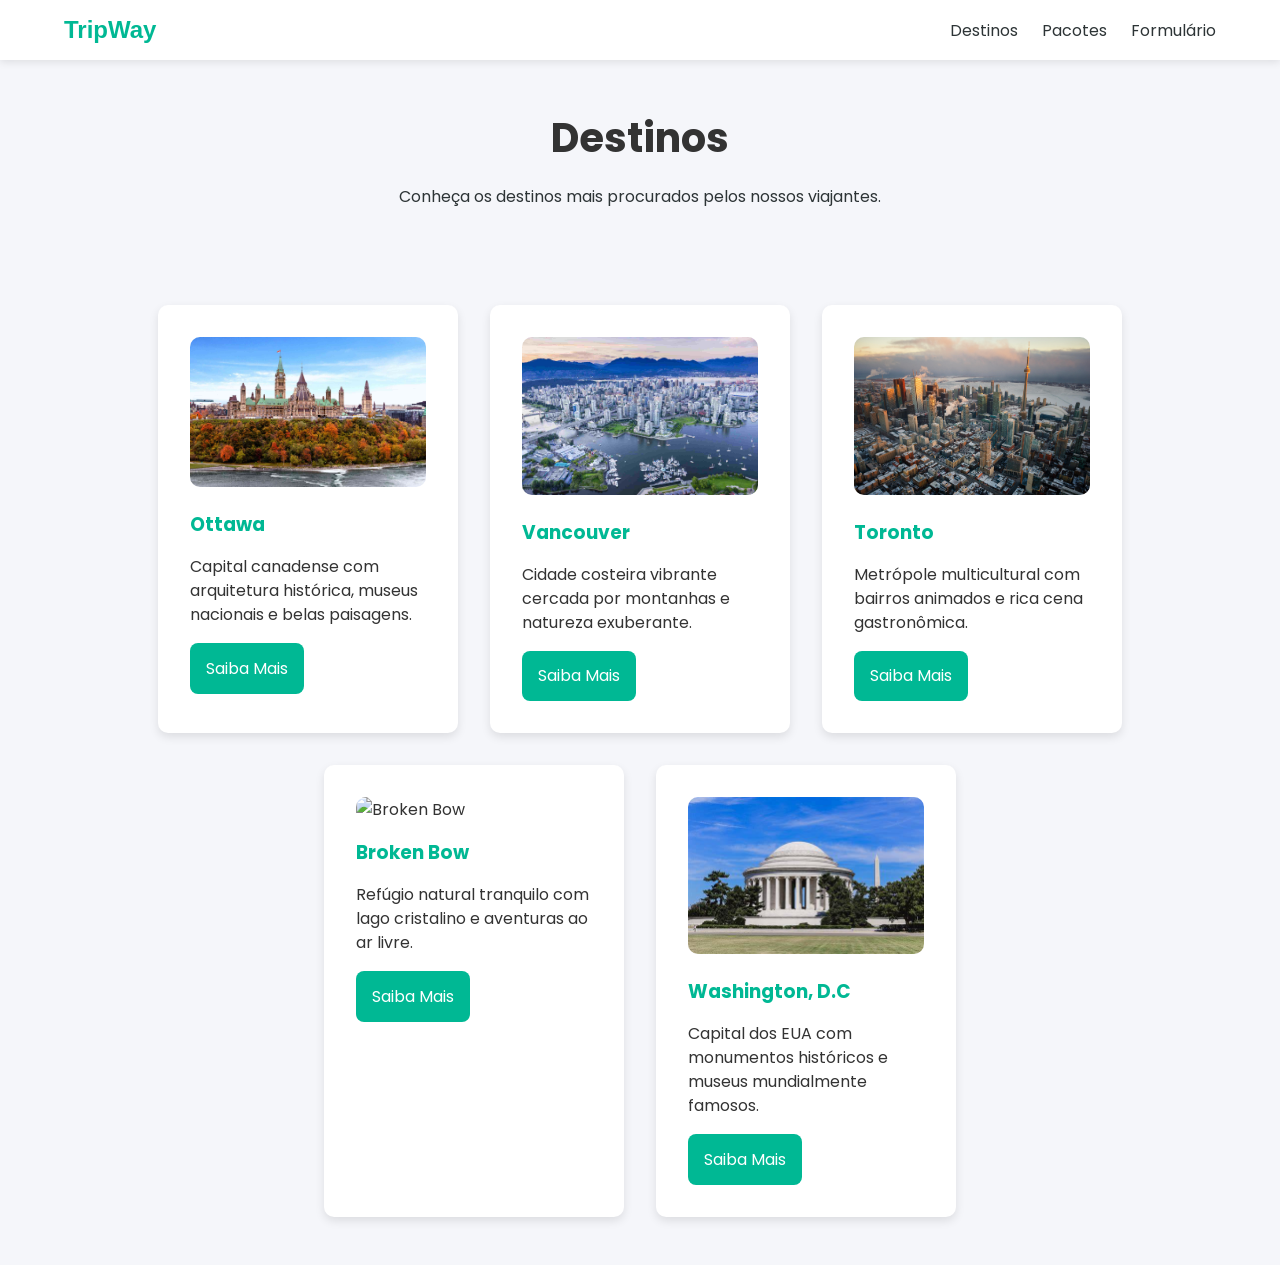
==== commit f5e9c3c5: "corrigindo erros do destinos.html" ====
--- a/pages/destinos.html
+++ b/pages/destinos.html
@@ -94,7 +94,7 @@
 
             <div class="card">
 
-                <img src="../images/Broken Bow.jpeg" alt="Broken Bow">
+                <img src="../images/Broken-Bow.jpeg" alt="Broken Bow">
 
                 <h3>Broken Bow</h3>
 
--- a/css/style.css
+++ b/css/style.css
@@ -190,6 +190,59 @@
     color: var(--secondary-color);
 }
 
+/* FORMULÁRIO */
+
+.form-container {
+    width: 100%;
+    max-width: 700px;
+
+    margin: 0 auto;
+
+    background-color: white;
+
+    padding: 2rem;
+
+    border-radius: 10px;
+
+    box-shadow: 0 4px 10px rgba(0,0,0,0.1);
+}
+
+form {
+    display: flex;
+    flex-direction: column;
+
+    gap: 1rem;
+}
+
+.form-group {
+    display: flex;
+    flex-direction: column;
+
+    gap: 0.5rem;
+}
+
+.form-group label {
+    font-weight: 500;
+}
+
+input,
+select,
+textarea {
+    padding: 0.8rem;
+
+    border: 1px solid #ccc;
+
+    border-radius: 8px;
+
+    font-family: inherit;
+}
+
+textarea {
+    resize: none;
+
+    height: 120px;
+}
+
 /* RESPONSIVIDADE */
 
 @media (max-width: 768px) {
